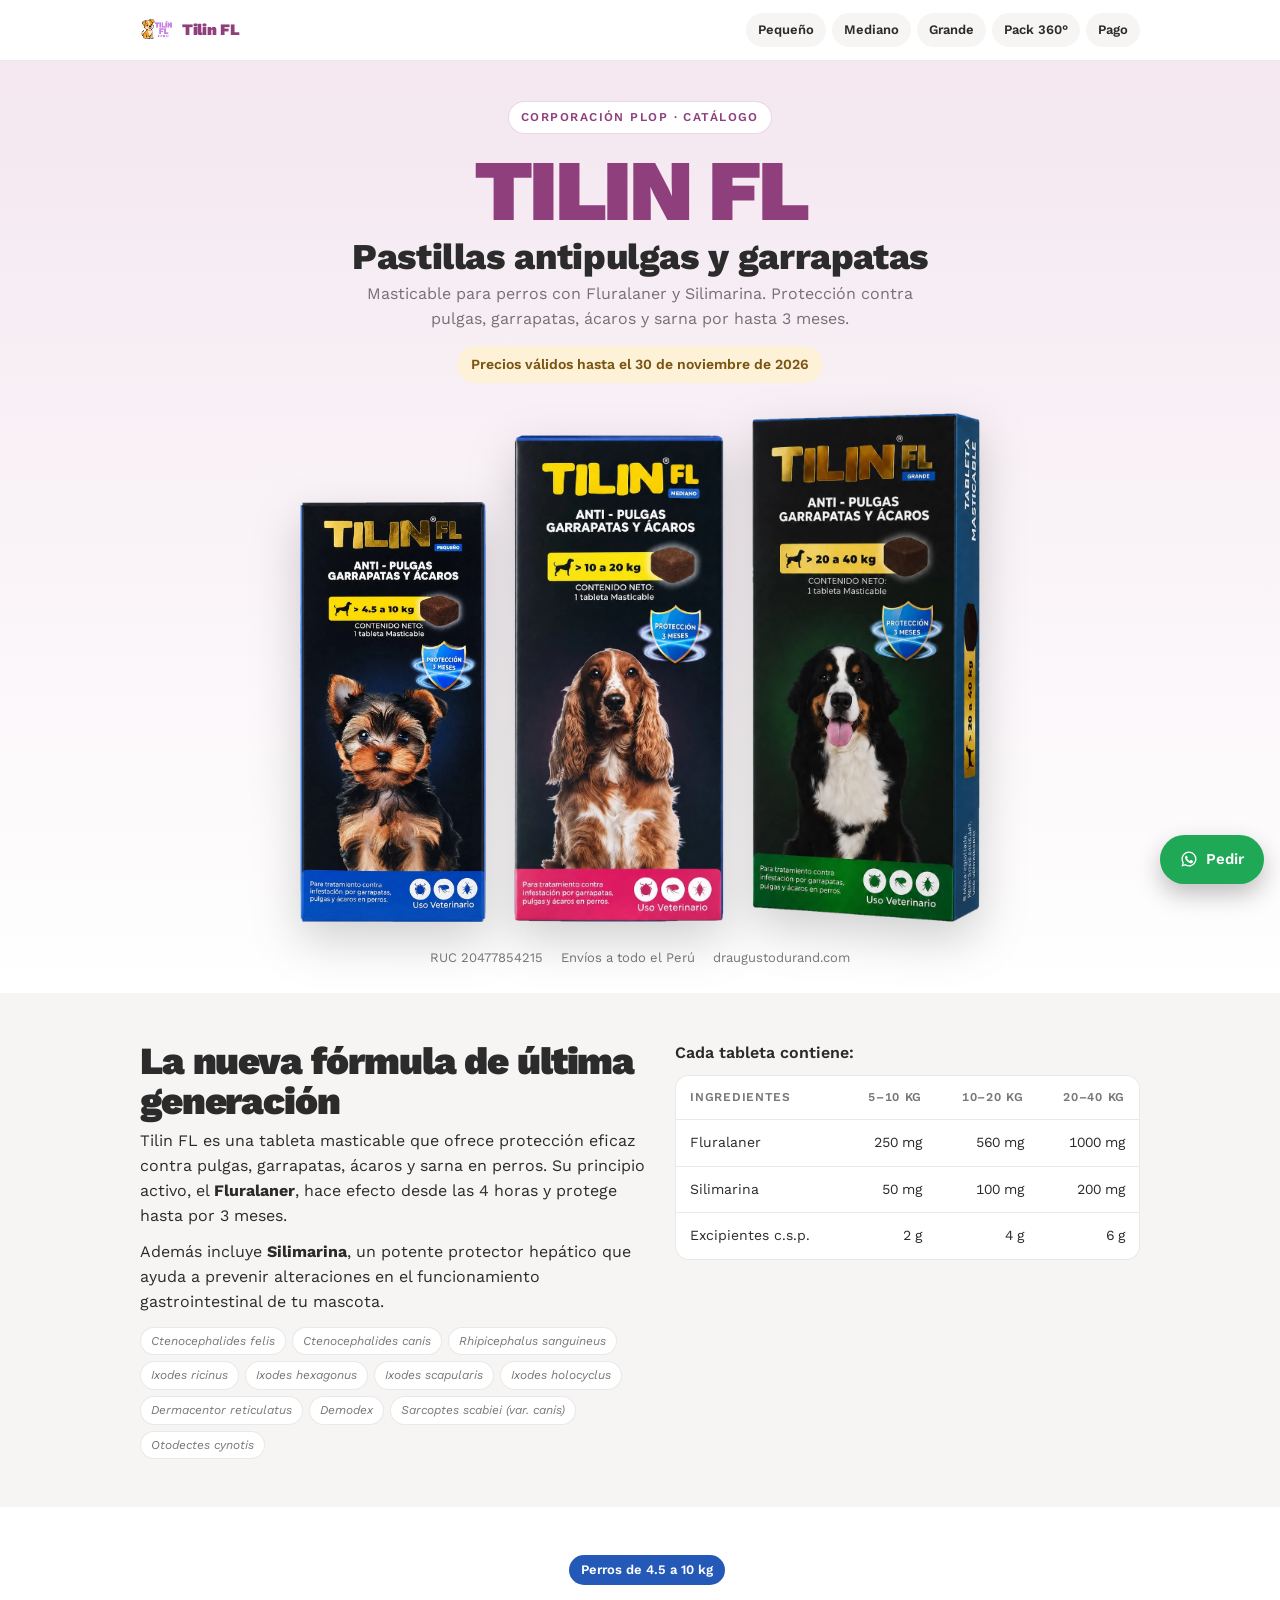
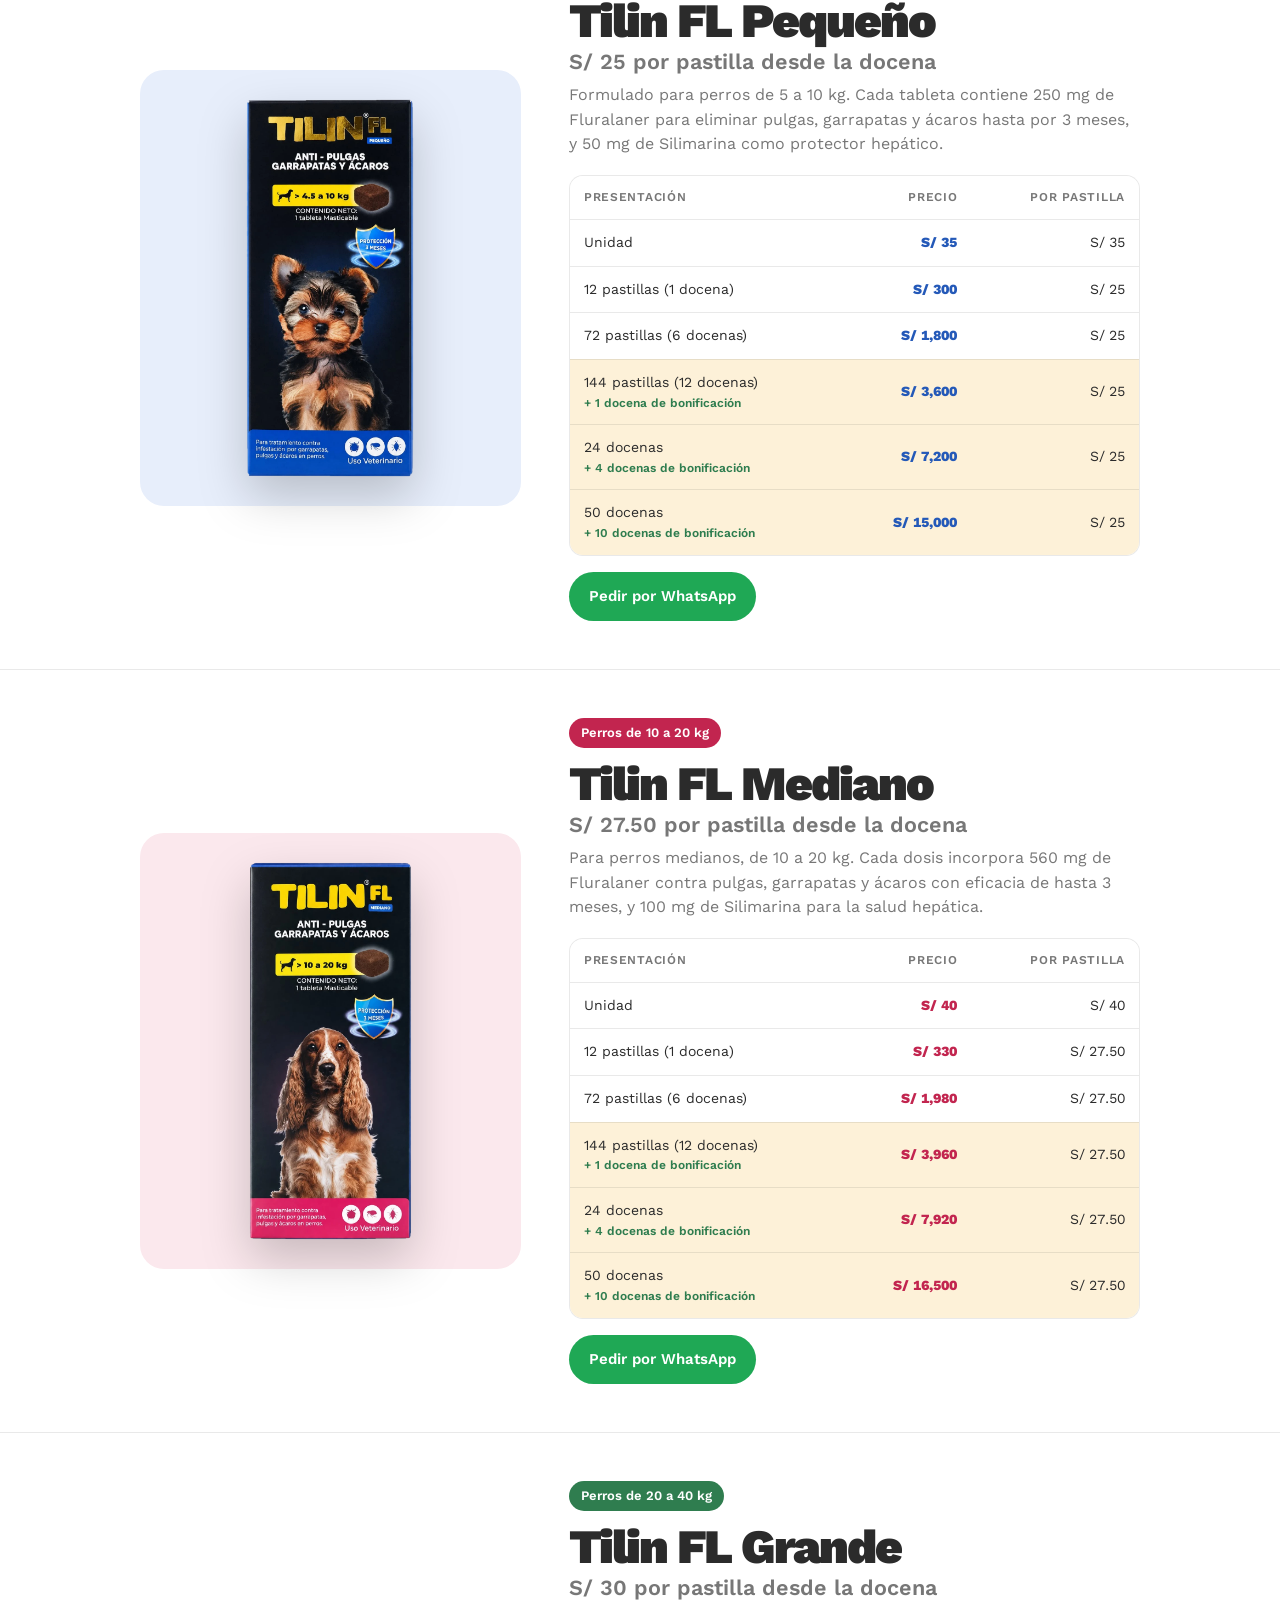
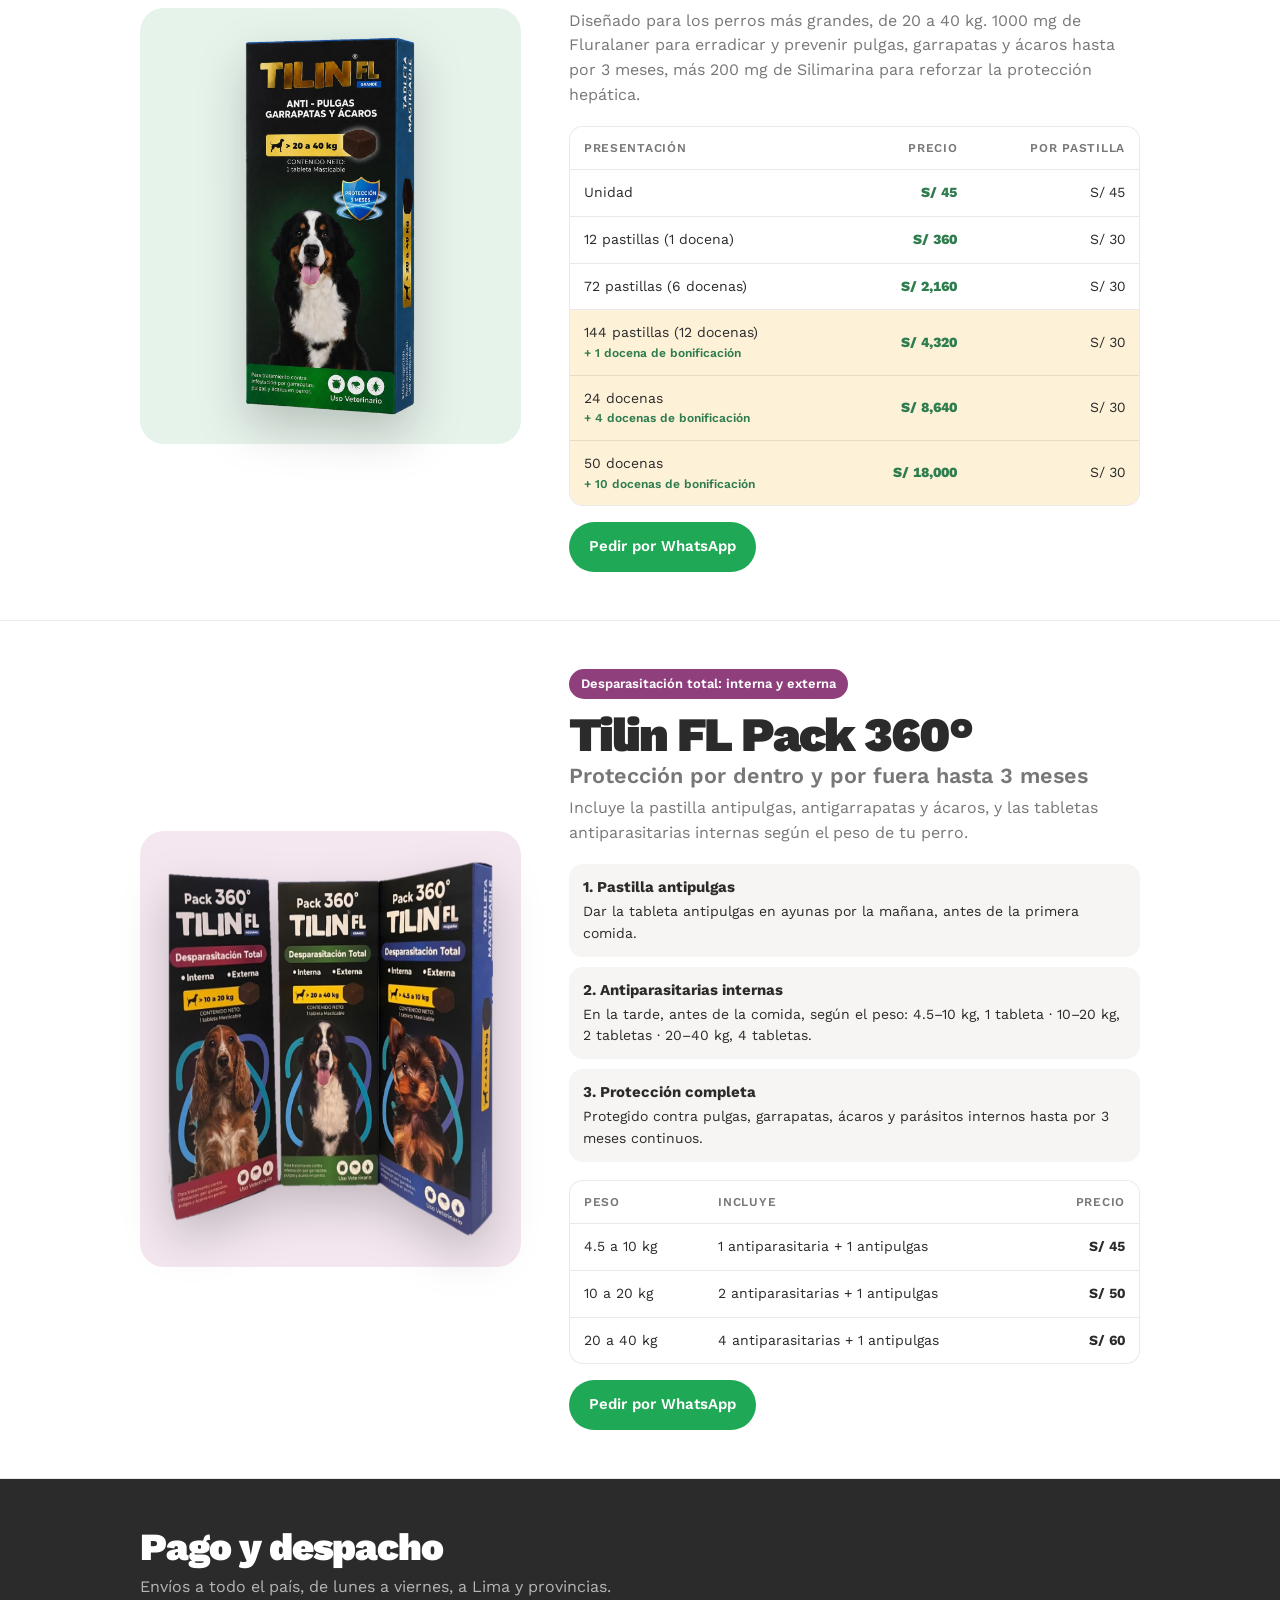
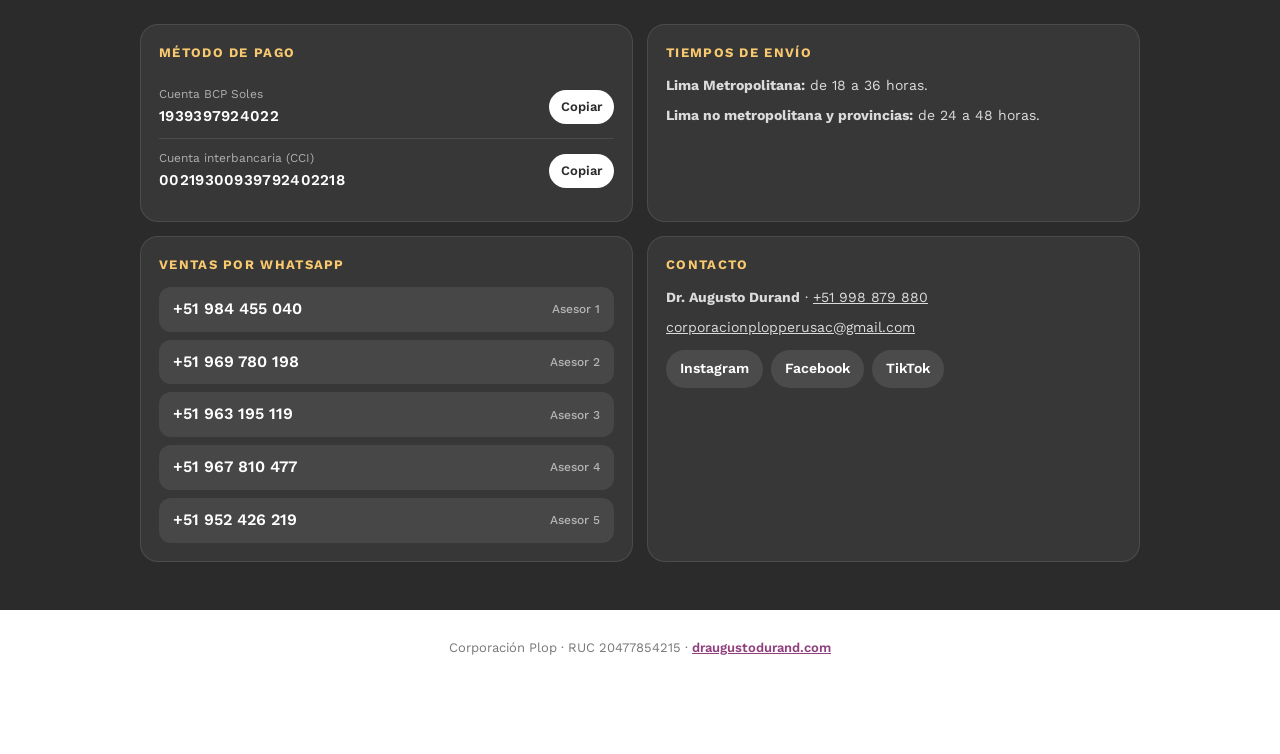
==== catalogo/index.html @ f3acee8b "Catálogo web de Tilin FL en /catalogo para compartir por enlace en vez del PDF" ====
<!doctype html>
<html lang="es">
  <head>
    <meta charset="UTF-8" />
    <meta name="viewport" content="width=device-width, initial-scale=1.0" />
    <title>Catálogo Tilin FL — Corporación Plop</title>
    <meta name="description" content="Catálogo y precios de Tilin FL (pequeño, mediano, grande y Pack 360°): pastilla masticable antipulgas, antigarrapatas y ácaros para perros. Envíos a todo el Perú." />
    <meta name="robots" content="noindex, follow" />
    <link rel="canonical" href="https://draugustodurand.com/catalogo/" />

    <meta property="og:title" content="Catálogo Tilin FL — precios por docena y Pack 360°" />
    <meta property="og:description" content="Antipulgas, antigarrapatas y ácaros para perros. Precios por unidad, docena y por mayor. Envíos a todo el Perú." />
    <meta property="og:image" content="https://draugustodurand.com/images/tilin.png" />
    <meta property="og:url" content="https://draugustodurand.com/catalogo/" />
    <meta property="og:type" content="website" />
    <meta property="og:locale" content="es_PE" />
    <meta name="theme-color" content="#903f7d" />
    <link rel="icon" href="../images/tilin.png" />

    <link rel="preconnect" href="https://fonts.googleapis.com" />
    <link rel="preconnect" href="https://fonts.gstatic.com" crossorigin />
    <link href="https://fonts.googleapis.com/css2?family=Work+Sans:wght@400;500;600;800;900&display=swap" rel="stylesheet" />

    <style>
      :root {
        --primary: #903f7d;
        --primary-dark: #722d63;
        --lilac: #c47fb0;
        --lilac-soft: #f4e7f0;
        --butter: #f8c96e;
        --butter-soft: #fdf1d8;
        --green: #2f7d4f;
        --ink: #2b2b2b;
        --ink-soft: rgba(43, 43, 43, 0.64);
        --line: rgba(43, 43, 43, 0.1);
        --bg: #ffffff;
        --bg-2: #f7f5f3;
        --font: "Work Sans", system-ui, -apple-system, "Segoe UI", sans-serif;
        --pad: clamp(16px, 4vw, 40px);
      }
      * { box-sizing: border-box; }
      html { scroll-behavior: smooth; scroll-padding-top: 72px; }
      body { margin: 0; font-family: var(--font); color: var(--ink); background: var(--bg); line-height: 1.55; -webkit-font-smoothing: antialiased; }
      img { max-width: 100%; display: block; }
      a { color: inherit; }
      .wrap { max-width: 1080px; margin: 0 auto; padding: 0 var(--pad); }

      /* barra superior */
      .top { position: sticky; top: 0; z-index: 20; background: rgba(255,255,255,.92); backdrop-filter: blur(10px); border-bottom: 1px solid var(--line); }
      .top .wrap { display: flex; align-items: center; gap: 12px; height: 60px; }
      .brand { flex: none; white-space: nowrap; display: flex; align-items: center; gap: 8px; text-decoration: none; font-weight: 900; letter-spacing: -.02em; color: var(--primary); }
      .brand img { width: 34px; height: 34px; }
      .chips { display: flex; gap: 6px; overflow-x: auto; scrollbar-width: none; margin-left: auto; }
      .chips::-webkit-scrollbar { display: none; }
      .chips a { flex: none; text-decoration: none; font-size: 13px; font-weight: 600; padding: 7px 12px; border-radius: 100px; background: var(--bg-2); color: var(--ink); }
      .chips a:hover { background: var(--lilac-soft); color: var(--primary); }

      /* portada */
      .hero { background: linear-gradient(180deg, var(--lilac-soft), #fff); padding: 40px 0 24px; text-align: center; overflow: hidden; }
      .eyebrow { display: inline-block; font-size: 12px; font-weight: 600; letter-spacing: .12em; text-transform: uppercase; color: var(--primary); background: #fff; border: 1px solid rgba(144,63,125,.2); padding: 6px 12px; border-radius: 100px; }
      .hero h1 { font-size: clamp(2.6rem, 10vw, 5.4rem); line-height: .95; font-weight: 900; letter-spacing: -.04em; margin: 16px 0 8px; color: var(--primary); }
      .hero h1 span { display: block; font-size: .42em; letter-spacing: -.01em; color: var(--ink); font-weight: 800; margin-top: 8px; }
      .hero p { max-width: 560px; margin: 0 auto; color: var(--ink-soft); }
      .vigencia { margin-top: 14px; display: inline-flex; gap: 6px; align-items: center; font-weight: 600; font-size: 14px; background: var(--butter-soft); color: #7a5410; padding: 8px 14px; border-radius: 100px; }
      .boxes { display: flex; justify-content: center; align-items: flex-end; gap: clamp(4px, 2vw, 24px); margin-top: 28px; }
      .boxes img { width: clamp(84px, 24vw, 190px); height: auto; filter: drop-shadow(0 18px 24px rgba(0,0,0,.18)); }
      .boxes img:nth-child(2) { width: clamp(96px, 27vw, 214px); }
      .boxes img:nth-child(3) { width: clamp(104px, 29vw, 232px); }
      .meta { display: flex; flex-wrap: wrap; justify-content: center; gap: 6px 18px; margin-top: 24px; font-size: 13px; color: var(--ink-soft); }

      section { padding: 48px 0; }
      .sec-title { font-size: clamp(1.7rem, 5vw, 2.4rem); font-weight: 900; letter-spacing: -.03em; line-height: 1.05; margin: 0 0 8px; }
      .sec-sub { color: var(--ink-soft); margin: 0 0 24px; max-width: 640px; }

      /* fórmula */
      .formula { background: var(--bg-2); }
      .formula-grid { display: grid; gap: 24px; }
      @media (min-width: 820px) { .formula-grid { grid-template-columns: 1.1fr 1fr; align-items: start; } }
      .formula p { margin: 0 0 12px; }
      .table-scroll { overflow-x: auto; border-radius: 14px; border: 1px solid var(--line); background: #fff; }
      table { width: 100%; border-collapse: collapse; font-size: 14px; }
      th, td { padding: 12px 14px; text-align: left; border-bottom: 1px solid var(--line); white-space: nowrap; }
      tr:last-child td { border-bottom: 0; }
      thead th { font-size: 12px; text-transform: uppercase; letter-spacing: .06em; color: var(--ink-soft); font-weight: 600; background: #fff; }
      td.num, th.num { text-align: right; font-variant-numeric: tabular-nums; }
      .tag-list { display: flex; flex-wrap: wrap; gap: 6px; margin-top: 12px; }
      .tag-list span { font-size: 12px; font-style: italic; background: #fff; border: 1px solid var(--line); border-radius: 100px; padding: 4px 10px; color: var(--ink-soft); }

      /* productos */
      .product { border-bottom: 1px solid var(--line); }
      .product-grid { display: grid; gap: 28px; align-items: center; }
      @media (min-width: 820px) { .product-grid { grid-template-columns: 0.8fr 1.2fr; gap: 48px; } }
      .product-img { background: var(--accent-soft, var(--lilac-soft)); border-radius: 24px; padding: 28px; display: grid; place-items: center; }
      .product-img img { max-height: 380px; width: auto; filter: drop-shadow(0 20px 24px rgba(0,0,0,.2)); }
      .size { display: inline-block; font-weight: 600; font-size: 13px; padding: 5px 12px; border-radius: 100px; background: var(--accent, var(--primary)); color: #fff; }
      .product h2 { font-size: clamp(2rem, 6vw, 3rem); font-weight: 900; letter-spacing: -.04em; line-height: 1; margin: 12px 0 10px; }
      .product h2 small { display: block; font-size: .45em; letter-spacing: 0; color: var(--ink-soft); font-weight: 600; margin-top: 6px; }
      .product p.desc { color: var(--ink-soft); margin: 0 0 18px; }
      .dosis { display: flex; flex-wrap: wrap; gap: 8px; margin-bottom: 18px; }
      .dosis span { font-size: 13px; font-weight: 600; background: var(--bg-2); padding: 6px 12px; border-radius: 10px; }
      .price-table td:first-child { white-space: normal; }
      .price-table .bonif { display: block; font-size: 12px; font-weight: 600; color: var(--green); }
      .price-table td.total { font-weight: 800; color: var(--accent, var(--primary)); }
      .price-table tr.highlight td { background: var(--butter-soft); }
      .btn { display: inline-flex; align-items: center; justify-content: center; gap: 8px; border: 0; cursor: pointer; font: inherit; font-weight: 600; font-size: 15px; padding: 13px 20px; border-radius: 100px; text-decoration: none; transition: transform .15s ease, background .15s ease; }
      .btn:active { transform: scale(.98); }
      .btn-wa { background: #1fa855; color: #fff; margin-top: 16px; }
      .btn-wa:hover { background: #18914a; }
      .btn svg { width: 18px; height: 18px; }

      .p-pequeno { --accent: #2459b8; --accent-soft: #e7eefb; }
      .p-mediano { --accent: #c2254f; --accent-soft: #fbe8ed; }
      .p-grande { --accent: #2f7d4f; --accent-soft: #e6f3eb; }
      .p-pack { --accent: var(--primary); --accent-soft: var(--lilac-soft); }

      .steps { list-style: none; padding: 0; margin: 0 0 18px; display: grid; gap: 10px; }
      .steps li { background: var(--bg-2); border-radius: 14px; padding: 12px 14px; font-size: 14px; }
      .steps b { display: block; font-size: 15px; margin-bottom: 2px; }

      /* pago y despacho */
      .pago { background: var(--ink); color: #fff; }
      .pago .sec-sub { color: rgba(255,255,255,.66); }
      .cards { display: grid; gap: 14px; }
      @media (min-width: 760px) { .cards { grid-template-columns: repeat(2, 1fr); } }
      .card { background: rgba(255,255,255,.06); border: 1px solid rgba(255,255,255,.1); border-radius: 18px; padding: 18px; }
      .card h3 { margin: 0 0 12px; font-size: 13px; text-transform: uppercase; letter-spacing: .1em; color: var(--butter); }
      .acct { display: flex; align-items: center; justify-content: space-between; gap: 10px; padding: 10px 0; border-bottom: 1px solid rgba(255,255,255,.1); }
      .acct:last-child { border-bottom: 0; }
      .acct small { display: block; color: rgba(255,255,255,.6); font-size: 12px; }
      .acct code { font-family: var(--font); font-weight: 600; font-size: 15px; letter-spacing: .02em; word-break: break-all; }
      .copy { flex: none; background: #fff; color: var(--ink); border: 0; border-radius: 100px; padding: 7px 12px; font: inherit; font-size: 13px; font-weight: 600; cursor: pointer; }
      .copy.ok { background: var(--butter); }
      .card p { margin: 0 0 8px; color: rgba(255,255,255,.82); font-size: 14px; }
      .phones { display: grid; gap: 8px; }
      .phones a { display: flex; align-items: center; justify-content: space-between; text-decoration: none; background: rgba(255,255,255,.08); border-radius: 12px; padding: 10px 14px; font-weight: 600; }
      .phones a:hover { background: rgba(31,168,85,.3); }
      .phones a span { font-size: 12px; font-weight: 500; color: rgba(255,255,255,.6); }
      .links { display: flex; flex-wrap: wrap; gap: 8px; }
      .links a { text-decoration: none; font-size: 14px; font-weight: 600; padding: 8px 14px; border-radius: 100px; background: rgba(255,255,255,.1); }
      .links a:hover { background: var(--primary); }

      footer { padding: 28px 0 96px; text-align: center; font-size: 13px; color: var(--ink-soft); }
      footer a { color: var(--primary); font-weight: 600; }

      /* botón flotante y selector de número */
      .fab { position: fixed; right: 16px; bottom: 16px; z-index: 30; background: #1fa855; color: #fff; box-shadow: 0 10px 24px rgba(0,0,0,.25); }
      .sheet { position: fixed; inset: 0; z-index: 40; display: none; align-items: flex-end; justify-content: center; background: rgba(0,0,0,.45); }
      .sheet.open { display: flex; }
      .sheet-box { width: 100%; max-width: 440px; background: #fff; border-radius: 22px 22px 0 0; padding: 20px 18px 24px; }
      @media (min-width: 600px) { .sheet { align-items: center; } .sheet-box { border-radius: 22px; } }
      .sheet-box h3 { margin: 0 0 4px; font-size: 18px; }
      .sheet-box p { margin: 0 0 14px; font-size: 14px; color: var(--ink-soft); }
      .sheet-box .phones a { background: var(--bg-2); color: var(--ink); }
      .sheet-box .phones a:hover { background: #e3f5ea; }
      .sheet-box .phones a span { color: var(--ink-soft); }
      .sheet-close { margin-top: 12px; width: 100%; background: transparent; color: var(--ink-soft); }
    </style>
  </head>
  <body>
    <header class="top">
      <div class="wrap">
        <a class="brand" href="https://draugustodurand.com"><img src="../images/tilin.png" alt="" width="34" height="34" />Tilin FL</a>
        <nav class="chips" aria-label="Productos">
          <a href="#pequeno">Pequeño</a>
          <a href="#mediano">Mediano</a>
          <a href="#grande">Grande</a>
          <a href="#pack360">Pack 360°</a>
          <a href="#pago">Pago</a>
        </nav>
      </div>
    </header>

    <main>
      <div class="hero">
        <div class="wrap">
          <span class="eyebrow">Corporación Plop · Catálogo</span>
          <h1>TILIN FL<span>Pastillas antipulgas y garrapatas</span></h1>
          <p>Masticable para perros con Fluralaner y Silimarina. Protección contra pulgas, garrapatas, ácaros y sarna por hasta 3 meses.</p>
          <div class="vigencia">Precios válidos hasta el 30 de noviembre de 2026</div>
          <div class="boxes">
            <img src="../images/tilin-pequeno.webp" alt="Tilin FL Pequeño, 4.5 a 10 kg" width="620" height="1386" />
            <img src="../images/tilin-mediano.webp" alt="Tilin FL Mediano, 10 a 20 kg" width="571" height="1312" />
            <img src="../images/tilin-grande.webp" alt="Tilin FL Grande, 20 a 40 kg" width="606" height="1340" />
          </div>
          <div class="meta"><span>RUC 20477854215</span><span>Envíos a todo el Perú</span><span>draugustodurand.com</span></div>
        </div>
      </div>

      <section class="formula">
        <div class="wrap formula-grid">
          <div>
            <h2 class="sec-title">La nueva fórmula de última generación</h2>
            <p>Tilin FL es una tableta masticable que ofrece protección eficaz contra pulgas, garrapatas, ácaros y sarna en perros. Su principio activo, el <b>Fluralaner</b>, hace efecto desde las 4 horas y protege hasta por 3 meses.</p>
            <p>Además incluye <b>Silimarina</b>, un potente protector hepático que ayuda a prevenir alteraciones en el funcionamiento gastrointestinal de tu mascota.</p>
            <div class="tag-list" aria-label="Parásitos que elimina">
              <span>Ctenocephalides felis</span><span>Ctenocephalides canis</span><span>Rhipicephalus sanguineus</span><span>Ixodes ricinus</span><span>Ixodes hexagonus</span><span>Ixodes scapularis</span><span>Ixodes holocyclus</span><span>Dermacentor reticulatus</span><span>Demodex</span><span>Sarcoptes scabiei (var. canis)</span><span>Otodectes cynotis</span>
            </div>
          </div>
          <div>
            <p style="font-weight:600;margin:0 0 10px">Cada tableta contiene:</p>
            <div class="table-scroll">
              <table>
                <thead><tr><th>Ingredientes</th><th class="num">5–10 kg</th><th class="num">10–20 kg</th><th class="num">20–40 kg</th></tr></thead>
                <tbody>
                  <tr><td>Fluralaner</td><td class="num">250 mg</td><td class="num">560 mg</td><td class="num">1000 mg</td></tr>
                  <tr><td>Silimarina</td><td class="num">50 mg</td><td class="num">100 mg</td><td class="num">200 mg</td></tr>
                  <tr><td>Excipientes c.s.p.</td><td class="num">2 g</td><td class="num">4 g</td><td class="num">6 g</td></tr>
                </tbody>
              </table>
            </div>
          </div>
        </div>
      </section>

      <section class="product p-pequeno" id="pequeno">
        <div class="wrap product-grid">
          <div class="product-img"><img src="../images/tilin-pequeno.webp" alt="Caja de Tilin FL Pequeño" width="620" height="1386" loading="lazy" /></div>
          <div>
            <span class="size">Perros de 4.5 a 10 kg</span>
            <h2>Tilin FL Pequeño<small>S/ 25 por pastilla desde la docena</small></h2>
            <p class="desc">Formulado para perros de 5 a 10 kg. Cada tableta contiene 250 mg de Fluralaner para eliminar pulgas, garrapatas y ácaros hasta por 3 meses, y 50 mg de Silimarina como protector hepático.</p>
            <div class="table-scroll">
              <table class="price-table" data-prices="35|300|1800|3600|7200|15000" data-unit="25"></table>
            </div>
            <button class="btn btn-wa" data-order="Tilin FL Pequeño (4.5 a 10 kg)">Pedir por WhatsApp</button>
          </div>
        </div>
      </section>

      <section class="product p-mediano" id="mediano">
        <div class="wrap product-grid">
          <div class="product-img"><img src="../images/tilin-mediano.webp" alt="Caja de Tilin FL Mediano" width="571" height="1312" loading="lazy" /></div>
          <div>
            <span class="size">Perros de 10 a 20 kg</span>
            <h2>Tilin FL Mediano<small>S/ 27.50 por pastilla desde la docena</small></h2>
            <p class="desc">Para perros medianos, de 10 a 20 kg. Cada dosis incorpora 560 mg de Fluralaner contra pulgas, garrapatas y ácaros con eficacia de hasta 3 meses, y 100 mg de Silimarina para la salud hepática.</p>
            <div class="table-scroll">
              <table class="price-table" data-prices="40|330|1980|3960|7920|16500" data-unit="27.50"></table>
            </div>
            <button class="btn btn-wa" data-order="Tilin FL Mediano (10 a 20 kg)">Pedir por WhatsApp</button>
          </div>
        </div>
      </section>

      <section class="product p-grande" id="grande">
        <div class="wrap product-grid">
          <div class="product-img"><img src="../images/tilin-grande.webp" alt="Caja de Tilin FL Grande" width="606" height="1340" loading="lazy" /></div>
          <div>
            <span class="size">Perros de 20 a 40 kg</span>
            <h2>Tilin FL Grande<small>S/ 30 por pastilla desde la docena</small></h2>
            <p class="desc">Diseñado para los perros más grandes, de 20 a 40 kg. 1000 mg de Fluralaner para erradicar y prevenir pulgas, garrapatas y ácaros hasta por 3 meses, más 200 mg de Silimarina para reforzar la protección hepática.</p>
            <div class="table-scroll">
              <table class="price-table" data-prices="45|360|2160|4320|8640|18000" data-unit="30"></table>
            </div>
            <button class="btn btn-wa" data-order="Tilin FL Grande (20 a 40 kg)">Pedir por WhatsApp</button>
          </div>
        </div>
      </section>

      <section class="product p-pack" id="pack360">
        <div class="wrap product-grid">
          <div class="product-img"><img src="../images/tilin-pack360.webp" alt="Cajas de Tilin FL Pack 360°" width="1000" height="892" loading="lazy" /></div>
          <div>
            <span class="size">Desparasitación total: interna y externa</span>
            <h2>Tilin FL Pack 360°<small>Protección por dentro y por fuera hasta 3 meses</small></h2>
            <p class="desc">Incluye la pastilla antipulgas, antigarrapatas y ácaros, y las tabletas antiparasitarias internas según el peso de tu perro.</p>
            <ol class="steps">
              <li><b>1. Pastilla antipulgas</b>Dar la tableta antipulgas en ayunas por la mañana, antes de la primera comida.</li>
              <li><b>2. Antiparasitarias internas</b>En la tarde, antes de la comida, según el peso: 4.5–10 kg, 1 tableta · 10–20 kg, 2 tabletas · 20–40 kg, 4 tabletas.</li>
              <li><b>3. Protección completa</b>Protegido contra pulgas, garrapatas, ácaros y parásitos internos hasta por 3 meses continuos.</li>
            </ol>
            <div class="table-scroll">
              <table>
                <thead><tr><th>Peso</th><th>Incluye</th><th class="num">Precio</th></tr></thead>
                <tbody>
                  <tr><td>4.5 a 10 kg</td><td>1 antiparasitaria + 1 antipulgas</td><td class="num"><b>S/ 45</b></td></tr>
                  <tr><td>10 a 20 kg</td><td>2 antiparasitarias + 1 antipulgas</td><td class="num"><b>S/ 50</b></td></tr>
                  <tr><td>20 a 40 kg</td><td>4 antiparasitarias + 1 antipulgas</td><td class="num"><b>S/ 60</b></td></tr>
                </tbody>
              </table>
            </div>
            <button class="btn btn-wa" data-order="Tilin FL Pack 360°">Pedir por WhatsApp</button>
          </div>
        </div>
      </section>

      <section class="pago" id="pago">
        <div class="wrap">
          <h2 class="sec-title">Pago y despacho</h2>
          <p class="sec-sub">Envíos a todo el país, de lunes a viernes, a Lima y provincias.</p>
          <div class="cards">
            <div class="card">
              <h3>Método de pago</h3>
              <div class="acct"><div><small>Cuenta BCP Soles</small><code>1939397924022</code></div><button class="copy" data-copy="1939397924022">Copiar</button></div>
              <div class="acct"><div><small>Cuenta interbancaria (CCI)</small><code>00219300939792402218</code></div><button class="copy" data-copy="00219300939792402218">Copiar</button></div>
            </div>
            <div class="card">
              <h3>Tiempos de envío</h3>
              <p><b>Lima Metropolitana:</b> de 18 a 36 horas.</p>
              <p><b>Lima no metropolitana y provincias:</b> de 24 a 48 horas.</p>
            </div>
            <div class="card">
              <h3>Ventas por WhatsApp</h3>
              <div class="phones" data-phones></div>
            </div>
            <div class="card">
              <h3>Contacto</h3>
              <p><b>Dr. Augusto Durand</b> · <a href="tel:+51998879880">+51 998 879 880</a></p>
              <p><a href="mailto:corporacionplopperusac@gmail.com">corporacionplopperusac@gmail.com</a></p>
              <div class="links" style="margin-top:12px">
                <a href="https://www.instagram.com/tilinflperu" target="_blank" rel="noopener">Instagram</a>
                <a href="https://www.facebook.com/tilinflperu" target="_blank" rel="noopener">Facebook</a>
                <a href="https://www.tiktok.com/@tilinflperu" target="_blank" rel="noopener">TikTok</a>
              </div>
            </div>
          </div>
        </div>
      </section>
    </main>

    <footer>
      <div class="wrap">Corporación Plop · RUC 20477854215 · <a href="https://draugustodurand.com">draugustodurand.com</a></div>
    </footer>

    <button class="btn fab" data-order="">
      <svg viewBox="0 0 24 24" fill="currentColor" aria-hidden="true"><path d="M12 2a10 10 0 0 0-8.6 15.1L2 22l5-1.3A10 10 0 1 0 12 2Zm0 18.2c-1.5 0-3-.4-4.3-1.2l-.3-.2-3 .8.8-2.9-.2-.3A8.2 8.2 0 1 1 12 20.2Zm4.5-6.1c-.2-.1-1.5-.7-1.7-.8-.2-.1-.4-.1-.6.1l-.8 1c-.1.2-.3.2-.5.1a6.7 6.7 0 0 1-3.3-2.9c-.3-.4.2-.4.6-1.3.1-.2 0-.3 0-.4l-.8-1.8c-.2-.5-.4-.4-.6-.4h-.5a1 1 0 0 0-.7.3 3 3 0 0 0-.9 2.2 5.2 5.2 0 0 0 1.1 2.7 11.8 11.8 0 0 0 4.5 4c1.7.7 2.3.8 3.2.6.5-.1 1.5-.6 1.7-1.2.2-.6.2-1.1.2-1.2-.1-.1-.3-.2-.6-.3Z"/></svg>
      Pedir
    </button>

    <div class="sheet" id="sheet" role="dialog" aria-modal="true" aria-labelledby="sheet-title">
      <div class="sheet-box">
        <h3 id="sheet-title">Elige un asesor de ventas</h3>
        <p id="sheet-product">Te atendemos por WhatsApp.</p>
        <div class="phones" data-phones="sheet"></div>
        <button class="btn sheet-close" type="button">Cerrar</button>
      </div>
    </div>

    <script>
      // Números de ventas del catálogo (WhatsApp)
      var NUMEROS = ["984455040", "969780198", "963195119", "967810477", "952426219"];
      var pedido = "";

      function fmt(n) {
        return "S/ " + Number(n).toLocaleString("es-PE", { minimumFractionDigits: n % 1 ? 2 : 0, maximumFractionDigits: 2 });
      }
      function pretty(n) { return "+51 " + n.slice(0, 3) + " " + n.slice(3, 6) + " " + n.slice(6); }

      // Tablas de precios (mismos montos que el PDF)
      var FILAS = [
        ["Unidad", ""],
        ["12 pastillas (1 docena)", ""],
        ["72 pastillas (6 docenas)", ""],
        ["144 pastillas (12 docenas)", "+ 1 docena de bonificación"],
        ["24 docenas", "+ 4 docenas de bonificación"],
        ["50 docenas", "+ 10 docenas de bonificación"],
      ];
      document.querySelectorAll(".price-table").forEach(function (t) {
        var precios = t.dataset.prices.split("|").map(Number);
        var unit = Number(t.dataset.unit);
        var html = '<thead><tr><th>Presentación</th><th class="num">Precio</th><th class="num">Por pastilla</th></tr></thead><tbody>';
        FILAS.forEach(function (f, i) {
          html += "<tr" + (i >= 3 ? ' class="highlight"' : "") + "><td>" + f[0] + (f[1] ? '<span class="bonif">' + f[1] + "</span>" : "") +
            '</td><td class="num total">' + fmt(precios[i]) + '</td><td class="num">' + fmt(i === 0 ? precios[0] : unit) + "</td></tr>";
        });
        t.innerHTML = html + "</tbody>";
      });

      function renderPhones() {
        document.querySelectorAll("[data-phones]").forEach(function (box) {
          box.innerHTML = NUMEROS.map(function (n, i) {
            var msg = pedido ? "Hola, vi el catálogo de Tilin FL y quiero pedir " + pedido + "." : "Hola, vi el catálogo de Tilin FL y quiero hacer un pedido.";
            return '<a href="https://wa.me/51' + n + "?text=" + encodeURIComponent(msg) + '" target="_blank" rel="noopener">' + pretty(n) + "<span>Asesor " + (i + 1) + "</span></a>";
          }).join("");
        });
      }
      renderPhones();

      var sheet = document.getElementById("sheet");
      document.querySelectorAll("[data-order]").forEach(function (b) {
        b.addEventListener("click", function () {
          pedido = b.dataset.order;
          document.getElementById("sheet-product").textContent = pedido ? "Pedido: " + pedido + "." : "Te atendemos por WhatsApp.";
          renderPhones();
          sheet.classList.add("open");
        });
      });
      sheet.addEventListener("click", function (e) {
        if (e.target === sheet || e.target.classList.contains("sheet-close")) sheet.classList.remove("open");
      });
      document.addEventListener("keydown", function (e) { if (e.key === "Escape") sheet.classList.remove("open"); });

      document.querySelectorAll(".copy").forEach(function (b) {
        b.addEventListener("click", function () {
          var done = function () { b.textContent = "Copiado"; b.classList.add("ok"); setTimeout(function () { b.textContent = "Copiar"; b.classList.remove("ok"); }, 1600); };
          if (navigator.clipboard) navigator.clipboard.writeText(b.dataset.copy).then(done, done); else done();
        });
      });
    </script>
  </body>

</html>
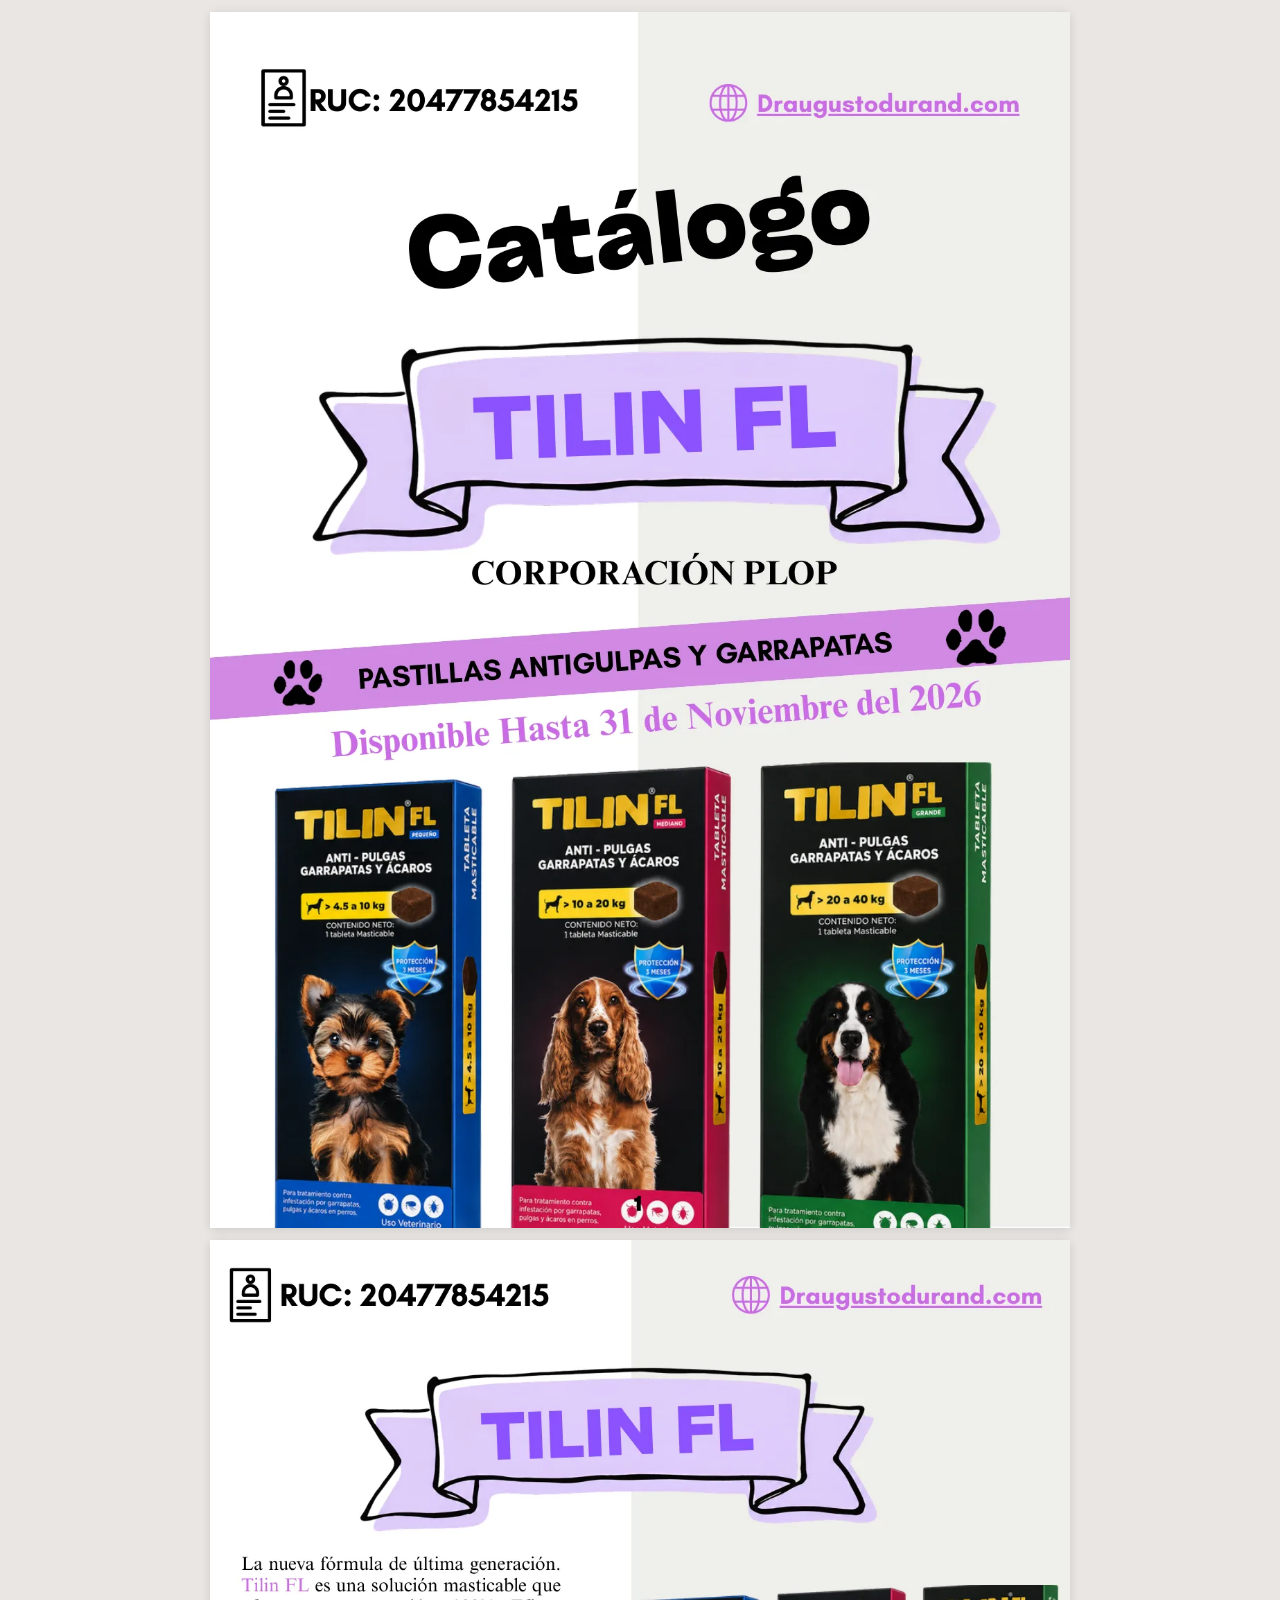
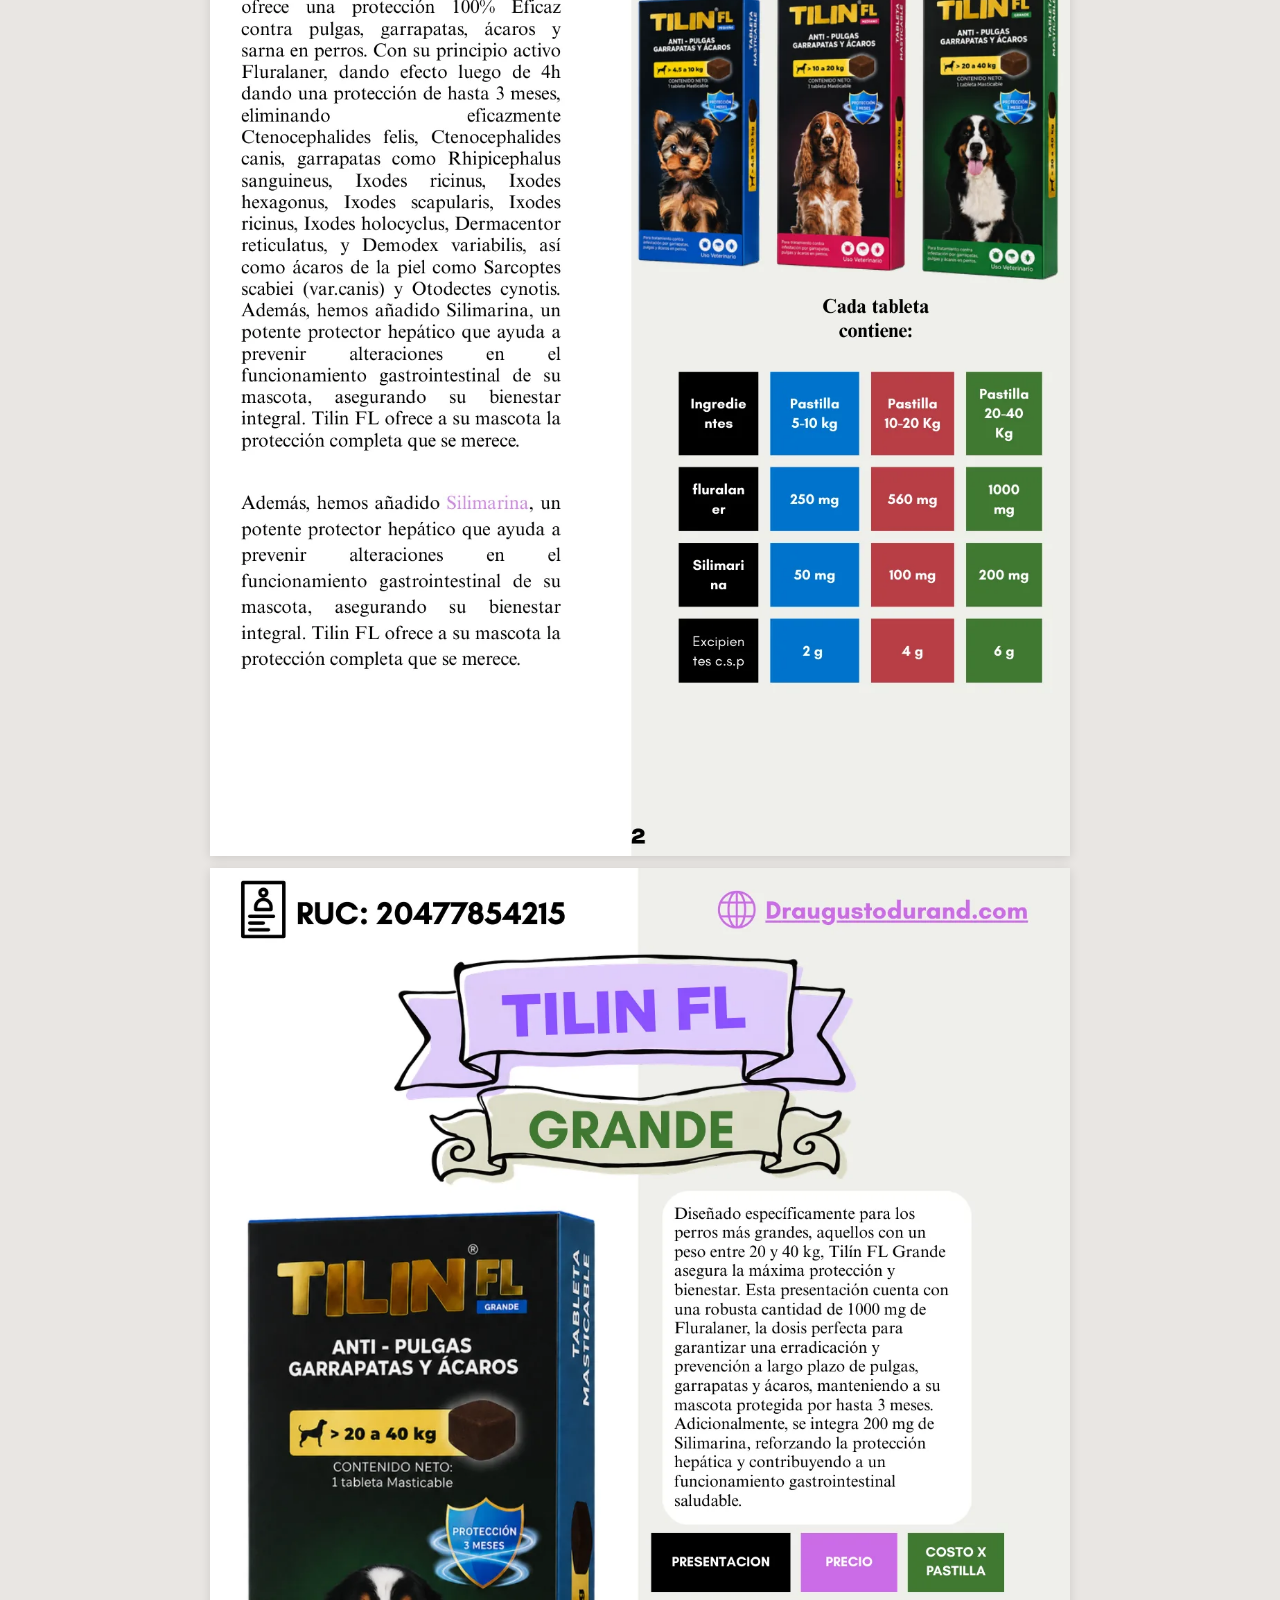
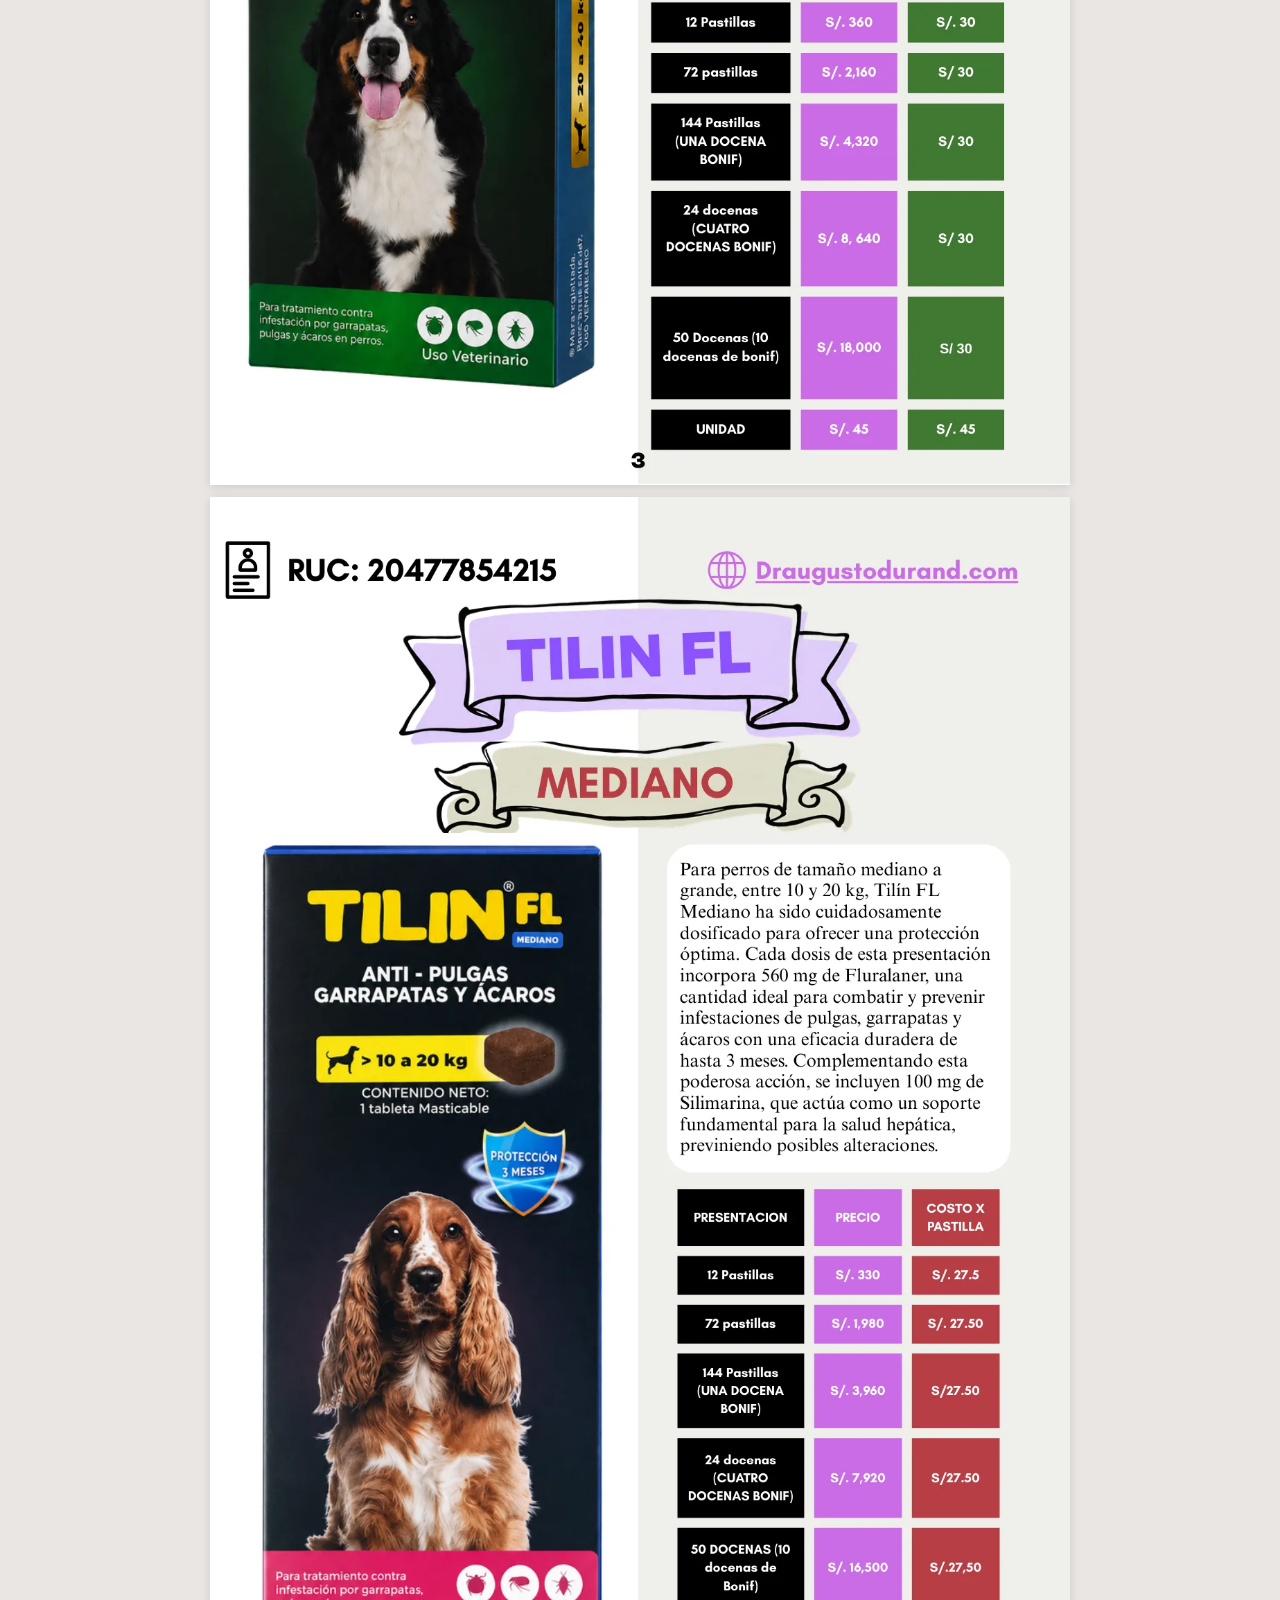
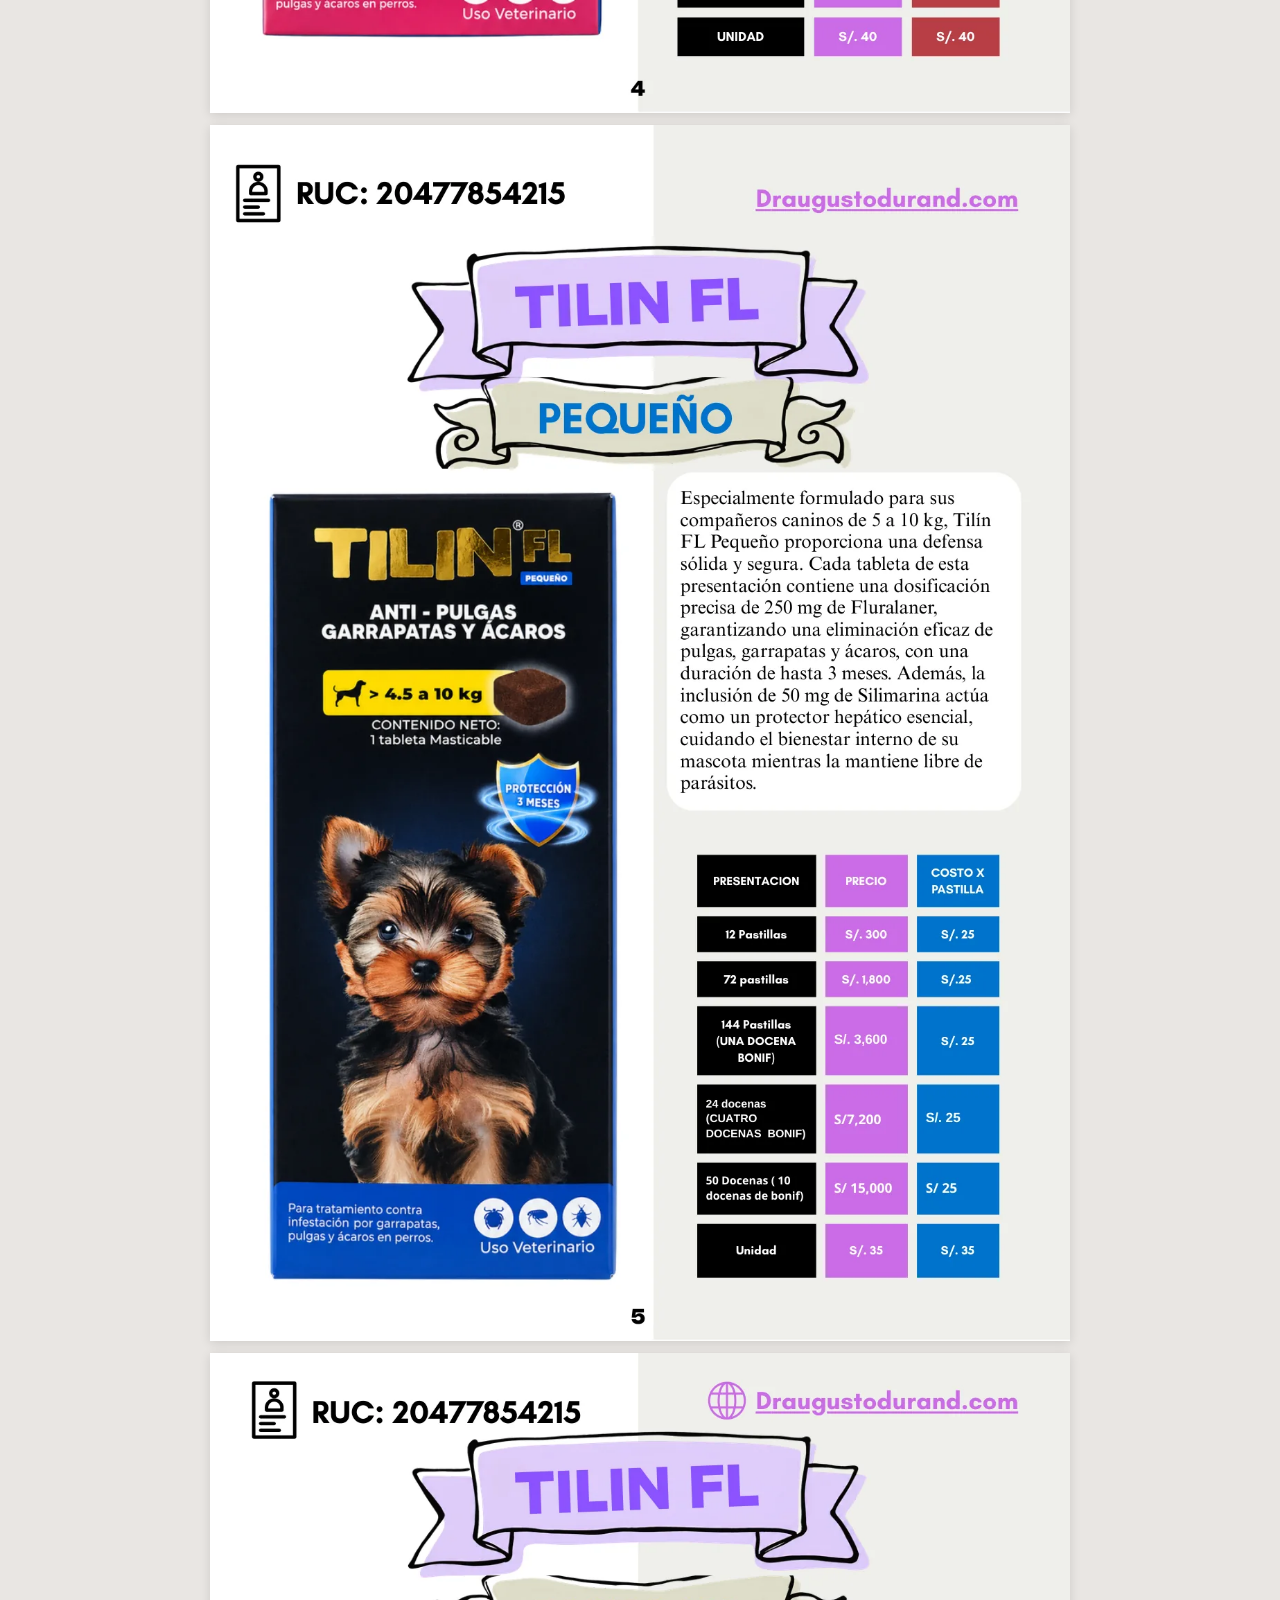
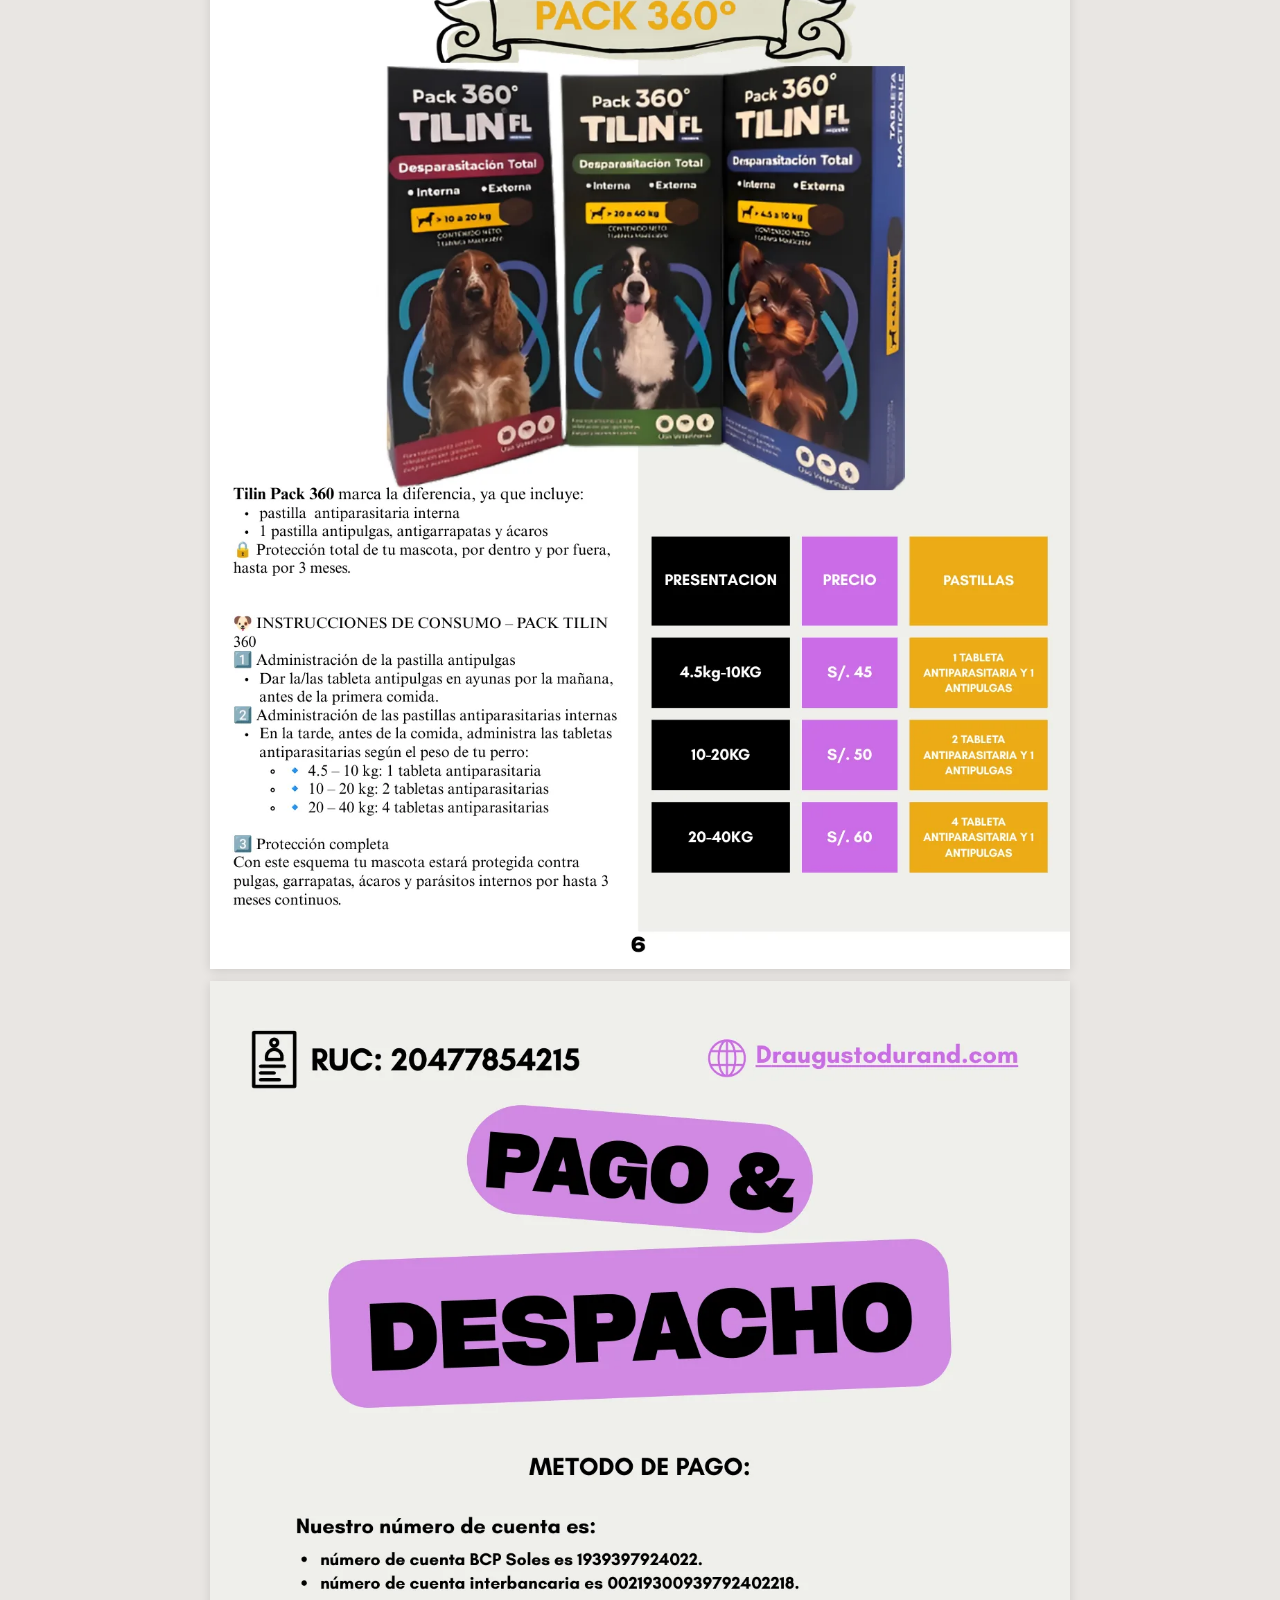
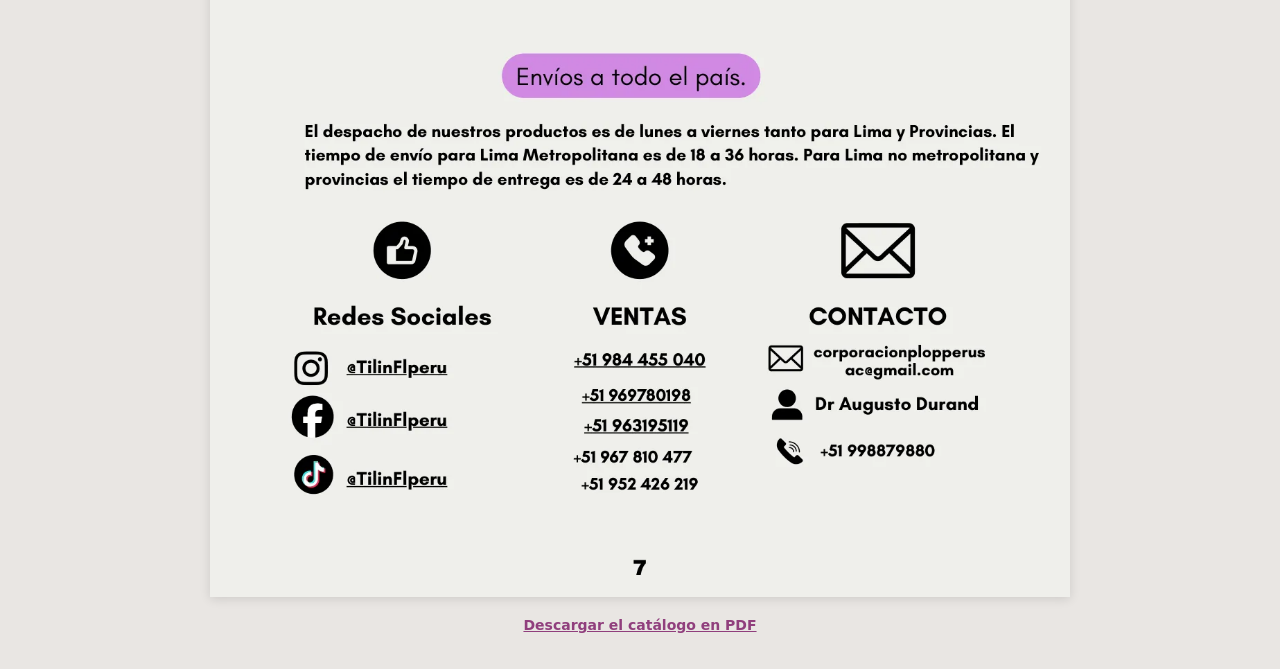
==== commit dbaade49: "Catálogo en /catalogo: mostrar el PDF tal cual (páginas como imágenes y descarga del PDF)" ====
--- a/catalogo/index.html
+++ b/catalogo/index.html
@@ -4,399 +4,32 @@
     <meta charset="UTF-8" />
     <meta name="viewport" content="width=device-width, initial-scale=1.0" />
     <title>Catálogo Tilin FL — Corporación Plop</title>
-    <meta name="description" content="Catálogo y precios de Tilin FL (pequeño, mediano, grande y Pack 360°): pastilla masticable antipulgas, antigarrapatas y ácaros para perros. Envíos a todo el Perú." />
+    <meta name="description" content="Catálogo de Tilin FL: pastillas antipulgas y garrapatas para perros. Corporación Plop." />
     <meta name="robots" content="noindex, follow" />
-    <link rel="canonical" href="https://draugustodurand.com/catalogo/" />
-
-    <meta property="og:title" content="Catálogo Tilin FL — precios por docena y Pack 360°" />
-    <meta property="og:description" content="Antipulgas, antigarrapatas y ácaros para perros. Precios por unidad, docena y por mayor. Envíos a todo el Perú." />
-    <meta property="og:image" content="https://draugustodurand.com/images/tilin.png" />
+    <meta property="og:title" content="Catálogo Tilin FL" />
+    <meta property="og:description" content="Pastillas antipulgas y garrapatas para perros. Corporación Plop." />
+    <meta property="og:image" content="https://draugustodurand.com/catalogo/portada.jpg" />
     <meta property="og:url" content="https://draugustodurand.com/catalogo/" />
     <meta property="og:type" content="website" />
-    <meta property="og:locale" content="es_PE" />
-    <meta name="theme-color" content="#903f7d" />
     <link rel="icon" href="../images/tilin.png" />
-
-    <link rel="preconnect" href="https://fonts.googleapis.com" />
-    <link rel="preconnect" href="https://fonts.gstatic.com" crossorigin />
-    <link href="https://fonts.googleapis.com/css2?family=Work+Sans:wght@400;500;600;800;900&display=swap" rel="stylesheet" />
-
     <style>
-      :root {
-        --primary: #903f7d;
-        --primary-dark: #722d63;
-        --lilac: #c47fb0;
-        --lilac-soft: #f4e7f0;
-        --butter: #f8c96e;
-        --butter-soft: #fdf1d8;
-        --green: #2f7d4f;
-        --ink: #2b2b2b;
-        --ink-soft: rgba(43, 43, 43, 0.64);
-        --line: rgba(43, 43, 43, 0.1);
-        --bg: #ffffff;
-        --bg-2: #f7f5f3;
-        --font: "Work Sans", system-ui, -apple-system, "Segoe UI", sans-serif;
-        --pad: clamp(16px, 4vw, 40px);
-      }
-      * { box-sizing: border-box; }
-      html { scroll-behavior: smooth; scroll-padding-top: 72px; }
-      body { margin: 0; font-family: var(--font); color: var(--ink); background: var(--bg); line-height: 1.55; -webkit-font-smoothing: antialiased; }
-      img { max-width: 100%; display: block; }
-      a { color: inherit; }
-      .wrap { max-width: 1080px; margin: 0 auto; padding: 0 var(--pad); }
-
-      /* barra superior */
-      .top { position: sticky; top: 0; z-index: 20; background: rgba(255,255,255,.92); backdrop-filter: blur(10px); border-bottom: 1px solid var(--line); }
-      .top .wrap { display: flex; align-items: center; gap: 12px; height: 60px; }
-      .brand { flex: none; white-space: nowrap; display: flex; align-items: center; gap: 8px; text-decoration: none; font-weight: 900; letter-spacing: -.02em; color: var(--primary); }
-      .brand img { width: 34px; height: 34px; }
-      .chips { display: flex; gap: 6px; overflow-x: auto; scrollbar-width: none; margin-left: auto; }
-      .chips::-webkit-scrollbar { display: none; }
-      .chips a { flex: none; text-decoration: none; font-size: 13px; font-weight: 600; padding: 7px 12px; border-radius: 100px; background: var(--bg-2); color: var(--ink); }
-      .chips a:hover { background: var(--lilac-soft); color: var(--primary); }
-
-      /* portada */
-      .hero { background: linear-gradient(180deg, var(--lilac-soft), #fff); padding: 40px 0 24px; text-align: center; overflow: hidden; }
-      .eyebrow { display: inline-block; font-size: 12px; font-weight: 600; letter-spacing: .12em; text-transform: uppercase; color: var(--primary); background: #fff; border: 1px solid rgba(144,63,125,.2); padding: 6px 12px; border-radius: 100px; }
-      .hero h1 { font-size: clamp(2.6rem, 10vw, 5.4rem); line-height: .95; font-weight: 900; letter-spacing: -.04em; margin: 16px 0 8px; color: var(--primary); }
-      .hero h1 span { display: block; font-size: .42em; letter-spacing: -.01em; color: var(--ink); font-weight: 800; margin-top: 8px; }
-      .hero p { max-width: 560px; margin: 0 auto; color: var(--ink-soft); }
-      .vigencia { margin-top: 14px; display: inline-flex; gap: 6px; align-items: center; font-weight: 600; font-size: 14px; background: var(--butter-soft); color: #7a5410; padding: 8px 14px; border-radius: 100px; }
-      .boxes { display: flex; justify-content: center; align-items: flex-end; gap: clamp(4px, 2vw, 24px); margin-top: 28px; }
-      .boxes img { width: clamp(84px, 24vw, 190px); height: auto; filter: drop-shadow(0 18px 24px rgba(0,0,0,.18)); }
-      .boxes img:nth-child(2) { width: clamp(96px, 27vw, 214px); }
-      .boxes img:nth-child(3) { width: clamp(104px, 29vw, 232px); }
-      .meta { display: flex; flex-wrap: wrap; justify-content: center; gap: 6px 18px; margin-top: 24px; font-size: 13px; color: var(--ink-soft); }
-
-      section { padding: 48px 0; }
-      .sec-title { font-size: clamp(1.7rem, 5vw, 2.4rem); font-weight: 900; letter-spacing: -.03em; line-height: 1.05; margin: 0 0 8px; }
-      .sec-sub { color: var(--ink-soft); margin: 0 0 24px; max-width: 640px; }
-
-      /* fórmula */
-      .formula { background: var(--bg-2); }
-      .formula-grid { display: grid; gap: 24px; }
-      @media (min-width: 820px) { .formula-grid { grid-template-columns: 1.1fr 1fr; align-items: start; } }
-      .formula p { margin: 0 0 12px; }
-      .table-scroll { overflow-x: auto; border-radius: 14px; border: 1px solid var(--line); background: #fff; }
-      table { width: 100%; border-collapse: collapse; font-size: 14px; }
-      th, td { padding: 12px 14px; text-align: left; border-bottom: 1px solid var(--line); white-space: nowrap; }
-      tr:last-child td { border-bottom: 0; }
-      thead th { font-size: 12px; text-transform: uppercase; letter-spacing: .06em; color: var(--ink-soft); font-weight: 600; background: #fff; }
-      td.num, th.num { text-align: right; font-variant-numeric: tabular-nums; }
-      .tag-list { display: flex; flex-wrap: wrap; gap: 6px; margin-top: 12px; }
-      .tag-list span { font-size: 12px; font-style: italic; background: #fff; border: 1px solid var(--line); border-radius: 100px; padding: 4px 10px; color: var(--ink-soft); }
-
-      /* productos */
-      .product { border-bottom: 1px solid var(--line); }
-      .product-grid { display: grid; gap: 28px; align-items: center; }
-      @media (min-width: 820px) { .product-grid { grid-template-columns: 0.8fr 1.2fr; gap: 48px; } }
-      .product-img { background: var(--accent-soft, var(--lilac-soft)); border-radius: 24px; padding: 28px; display: grid; place-items: center; }
-      .product-img img { max-height: 380px; width: auto; filter: drop-shadow(0 20px 24px rgba(0,0,0,.2)); }
-      .size { display: inline-block; font-weight: 600; font-size: 13px; padding: 5px 12px; border-radius: 100px; background: var(--accent, var(--primary)); color: #fff; }
-      .product h2 { font-size: clamp(2rem, 6vw, 3rem); font-weight: 900; letter-spacing: -.04em; line-height: 1; margin: 12px 0 10px; }
-      .product h2 small { display: block; font-size: .45em; letter-spacing: 0; color: var(--ink-soft); font-weight: 600; margin-top: 6px; }
-      .product p.desc { color: var(--ink-soft); margin: 0 0 18px; }
-      .dosis { display: flex; flex-wrap: wrap; gap: 8px; margin-bottom: 18px; }
-      .dosis span { font-size: 13px; font-weight: 600; background: var(--bg-2); padding: 6px 12px; border-radius: 10px; }
-      .price-table td:first-child { white-space: normal; }
-      .price-table .bonif { display: block; font-size: 12px; font-weight: 600; color: var(--green); }
-      .price-table td.total { font-weight: 800; color: var(--accent, var(--primary)); }
-      .price-table tr.highlight td { background: var(--butter-soft); }
-      .btn { display: inline-flex; align-items: center; justify-content: center; gap: 8px; border: 0; cursor: pointer; font: inherit; font-weight: 600; font-size: 15px; padding: 13px 20px; border-radius: 100px; text-decoration: none; transition: transform .15s ease, background .15s ease; }
-      .btn:active { transform: scale(.98); }
-      .btn-wa { background: #1fa855; color: #fff; margin-top: 16px; }
-      .btn-wa:hover { background: #18914a; }
-      .btn svg { width: 18px; height: 18px; }
-
-      .p-pequeno { --accent: #2459b8; --accent-soft: #e7eefb; }
-      .p-mediano { --accent: #c2254f; --accent-soft: #fbe8ed; }
-      .p-grande { --accent: #2f7d4f; --accent-soft: #e6f3eb; }
-      .p-pack { --accent: var(--primary); --accent-soft: var(--lilac-soft); }
-
-      .steps { list-style: none; padding: 0; margin: 0 0 18px; display: grid; gap: 10px; }
-      .steps li { background: var(--bg-2); border-radius: 14px; padding: 12px 14px; font-size: 14px; }
-      .steps b { display: block; font-size: 15px; margin-bottom: 2px; }
-
-      /* pago y despacho */
-      .pago { background: var(--ink); color: #fff; }
-      .pago .sec-sub { color: rgba(255,255,255,.66); }
-      .cards { display: grid; gap: 14px; }
-      @media (min-width: 760px) { .cards { grid-template-columns: repeat(2, 1fr); } }
-      .card { background: rgba(255,255,255,.06); border: 1px solid rgba(255,255,255,.1); border-radius: 18px; padding: 18px; }
-      .card h3 { margin: 0 0 12px; font-size: 13px; text-transform: uppercase; letter-spacing: .1em; color: var(--butter); }
-      .acct { display: flex; align-items: center; justify-content: space-between; gap: 10px; padding: 10px 0; border-bottom: 1px solid rgba(255,255,255,.1); }
-      .acct:last-child { border-bottom: 0; }
-      .acct small { display: block; color: rgba(255,255,255,.6); font-size: 12px; }
-      .acct code { font-family: var(--font); font-weight: 600; font-size: 15px; letter-spacing: .02em; word-break: break-all; }
-      .copy { flex: none; background: #fff; color: var(--ink); border: 0; border-radius: 100px; padding: 7px 12px; font: inherit; font-size: 13px; font-weight: 600; cursor: pointer; }
-      .copy.ok { background: var(--butter); }
-      .card p { margin: 0 0 8px; color: rgba(255,255,255,.82); font-size: 14px; }
-      .phones { display: grid; gap: 8px; }
-      .phones a { display: flex; align-items: center; justify-content: space-between; text-decoration: none; background: rgba(255,255,255,.08); border-radius: 12px; padding: 10px 14px; font-weight: 600; }
-      .phones a:hover { background: rgba(31,168,85,.3); }
-      .phones a span { font-size: 12px; font-weight: 500; color: rgba(255,255,255,.6); }
-      .links { display: flex; flex-wrap: wrap; gap: 8px; }
-      .links a { text-decoration: none; font-size: 14px; font-weight: 600; padding: 8px 14px; border-radius: 100px; background: rgba(255,255,255,.1); }
-      .links a:hover { background: var(--primary); }
-
-      footer { padding: 28px 0 96px; text-align: center; font-size: 13px; color: var(--ink-soft); }
-      footer a { color: var(--primary); font-weight: 600; }
-
-      /* botón flotante y selector de número */
-      .fab { position: fixed; right: 16px; bottom: 16px; z-index: 30; background: #1fa855; color: #fff; box-shadow: 0 10px 24px rgba(0,0,0,.25); }
-      .sheet { position: fixed; inset: 0; z-index: 40; display: none; align-items: flex-end; justify-content: center; background: rgba(0,0,0,.45); }
-      .sheet.open { display: flex; }
-      .sheet-box { width: 100%; max-width: 440px; background: #fff; border-radius: 22px 22px 0 0; padding: 20px 18px 24px; }
-      @media (min-width: 600px) { .sheet { align-items: center; } .sheet-box { border-radius: 22px; } }
-      .sheet-box h3 { margin: 0 0 4px; font-size: 18px; }
-      .sheet-box p { margin: 0 0 14px; font-size: 14px; color: var(--ink-soft); }
-      .sheet-box .phones a { background: var(--bg-2); color: var(--ink); }
-      .sheet-box .phones a:hover { background: #e3f5ea; }
-      .sheet-box .phones a span { color: var(--ink-soft); }
-      .sheet-close { margin-top: 12px; width: 100%; background: transparent; color: var(--ink-soft); }
+      body { margin: 0; background: #e9e6e3; font-family: system-ui, sans-serif; }
+      main { max-width: 860px; margin: 0 auto; padding: 12px; display: grid; gap: 12px; }
+      img { display: block; width: 100%; height: auto; background: #fff; box-shadow: 0 2px 10px rgba(0,0,0,.12); }
+      p { text-align: center; margin: 8px 0 24px; font-size: 14px; }
+      a { color: #903f7d; font-weight: 600; }
     </style>
   </head>
   <body>
-    <header class="top">
-      <div class="wrap">
-        <a class="brand" href="https://draugustodurand.com"><img src="../images/tilin.png" alt="" width="34" height="34" />Tilin FL</a>
-        <nav class="chips" aria-label="Productos">
-          <a href="#pequeno">Pequeño</a>
-          <a href="#mediano">Mediano</a>
-          <a href="#grande">Grande</a>
-          <a href="#pack360">Pack 360°</a>
-          <a href="#pago">Pago</a>
-        </nav>
-      </div>
-    </header>
-
     <main>
-      <div class="hero">
-        <div class="wrap">
-          <span class="eyebrow">Corporación Plop · Catálogo</span>
-          <h1>TILIN FL<span>Pastillas antipulgas y garrapatas</span></h1>
-          <p>Masticable para perros con Fluralaner y Silimarina. Protección contra pulgas, garrapatas, ácaros y sarna por hasta 3 meses.</p>
-          <div class="vigencia">Precios válidos hasta el 30 de noviembre de 2026</div>
-          <div class="boxes">
-            <img src="../images/tilin-pequeno.webp" alt="Tilin FL Pequeño, 4.5 a 10 kg" width="620" height="1386" />
-            <img src="../images/tilin-mediano.webp" alt="Tilin FL Mediano, 10 a 20 kg" width="571" height="1312" />
-            <img src="../images/tilin-grande.webp" alt="Tilin FL Grande, 20 a 40 kg" width="606" height="1340" />
-          </div>
-          <div class="meta"><span>RUC 20477854215</span><span>Envíos a todo el Perú</span><span>draugustodurand.com</span></div>
-        </div>
-      </div>
-
-      <section class="formula">
-        <div class="wrap formula-grid">
-          <div>
-            <h2 class="sec-title">La nueva fórmula de última generación</h2>
-            <p>Tilin FL es una tableta masticable que ofrece protección eficaz contra pulgas, garrapatas, ácaros y sarna en perros. Su principio activo, el <b>Fluralaner</b>, hace efecto desde las 4 horas y protege hasta por 3 meses.</p>
-            <p>Además incluye <b>Silimarina</b>, un potente protector hepático que ayuda a prevenir alteraciones en el funcionamiento gastrointestinal de tu mascota.</p>
-            <div class="tag-list" aria-label="Parásitos que elimina">
-              <span>Ctenocephalides felis</span><span>Ctenocephalides canis</span><span>Rhipicephalus sanguineus</span><span>Ixodes ricinus</span><span>Ixodes hexagonus</span><span>Ixodes scapularis</span><span>Ixodes holocyclus</span><span>Dermacentor reticulatus</span><span>Demodex</span><span>Sarcoptes scabiei (var. canis)</span><span>Otodectes cynotis</span>
-            </div>
-          </div>
-          <div>
-            <p style="font-weight:600;margin:0 0 10px">Cada tableta contiene:</p>
-            <div class="table-scroll">
-              <table>
-                <thead><tr><th>Ingredientes</th><th class="num">5–10 kg</th><th class="num">10–20 kg</th><th class="num">20–40 kg</th></tr></thead>
-                <tbody>
-                  <tr><td>Fluralaner</td><td class="num">250 mg</td><td class="num">560 mg</td><td class="num">1000 mg</td></tr>
-                  <tr><td>Silimarina</td><td class="num">50 mg</td><td class="num">100 mg</td><td class="num">200 mg</td></tr>
-                  <tr><td>Excipientes c.s.p.</td><td class="num">2 g</td><td class="num">4 g</td><td class="num">6 g</td></tr>
-                </tbody>
-              </table>
-            </div>
-          </div>
-        </div>
-      </section>
-
-      <section class="product p-pequeno" id="pequeno">
-        <div class="wrap product-grid">
-          <div class="product-img"><img src="../images/tilin-pequeno.webp" alt="Caja de Tilin FL Pequeño" width="620" height="1386" loading="lazy" /></div>
-          <div>
-            <span class="size">Perros de 4.5 a 10 kg</span>
-            <h2>Tilin FL Pequeño<small>S/ 25 por pastilla desde la docena</small></h2>
-            <p class="desc">Formulado para perros de 5 a 10 kg. Cada tableta contiene 250 mg de Fluralaner para eliminar pulgas, garrapatas y ácaros hasta por 3 meses, y 50 mg de Silimarina como protector hepático.</p>
-            <div class="table-scroll">
-              <table class="price-table" data-prices="35|300|1800|3600|7200|15000" data-unit="25"></table>
-            </div>
-            <button class="btn btn-wa" data-order="Tilin FL Pequeño (4.5 a 10 kg)">Pedir por WhatsApp</button>
-          </div>
-        </div>
-      </section>
-
-      <section class="product p-mediano" id="mediano">
-        <div class="wrap product-grid">
-          <div class="product-img"><img src="../images/tilin-mediano.webp" alt="Caja de Tilin FL Mediano" width="571" height="1312" loading="lazy" /></div>
-          <div>
-            <span class="size">Perros de 10 a 20 kg</span>
-            <h2>Tilin FL Mediano<small>S/ 27.50 por pastilla desde la docena</small></h2>
-            <p class="desc">Para perros medianos, de 10 a 20 kg. Cada dosis incorpora 560 mg de Fluralaner contra pulgas, garrapatas y ácaros con eficacia de hasta 3 meses, y 100 mg de Silimarina para la salud hepática.</p>
-            <div class="table-scroll">
-              <table class="price-table" data-prices="40|330|1980|3960|7920|16500" data-unit="27.50"></table>
-            </div>
-            <button class="btn btn-wa" data-order="Tilin FL Mediano (10 a 20 kg)">Pedir por WhatsApp</button>
-          </div>
-        </div>
-      </section>
-
-      <section class="product p-grande" id="grande">
-        <div class="wrap product-grid">
-          <div class="product-img"><img src="../images/tilin-grande.webp" alt="Caja de Tilin FL Grande" width="606" height="1340" loading="lazy" /></div>
-          <div>
-            <span class="size">Perros de 20 a 40 kg</span>
-            <h2>Tilin FL Grande<small>S/ 30 por pastilla desde la docena</small></h2>
-            <p class="desc">Diseñado para los perros más grandes, de 20 a 40 kg. 1000 mg de Fluralaner para erradicar y prevenir pulgas, garrapatas y ácaros hasta por 3 meses, más 200 mg de Silimarina para reforzar la protección hepática.</p>
-            <div class="table-scroll">
-              <table class="price-table" data-prices="45|360|2160|4320|8640|18000" data-unit="30"></table>
-            </div>
-            <button class="btn btn-wa" data-order="Tilin FL Grande (20 a 40 kg)">Pedir por WhatsApp</button>
-          </div>
-        </div>
-      </section>
-
-      <section class="product p-pack" id="pack360">
-        <div class="wrap product-grid">
-          <div class="product-img"><img src="../images/tilin-pack360.webp" alt="Cajas de Tilin FL Pack 360°" width="1000" height="892" loading="lazy" /></div>
-          <div>
-            <span class="size">Desparasitación total: interna y externa</span>
-            <h2>Tilin FL Pack 360°<small>Protección por dentro y por fuera hasta 3 meses</small></h2>
-            <p class="desc">Incluye la pastilla antipulgas, antigarrapatas y ácaros, y las tabletas antiparasitarias internas según el peso de tu perro.</p>
-            <ol class="steps">
-              <li><b>1. Pastilla antipulgas</b>Dar la tableta antipulgas en ayunas por la mañana, antes de la primera comida.</li>
-              <li><b>2. Antiparasitarias internas</b>En la tarde, antes de la comida, según el peso: 4.5–10 kg, 1 tableta · 10–20 kg, 2 tabletas · 20–40 kg, 4 tabletas.</li>
-              <li><b>3. Protección completa</b>Protegido contra pulgas, garrapatas, ácaros y parásitos internos hasta por 3 meses continuos.</li>
-            </ol>
-            <div class="table-scroll">
-              <table>
-                <thead><tr><th>Peso</th><th>Incluye</th><th class="num">Precio</th></tr></thead>
-                <tbody>
-                  <tr><td>4.5 a 10 kg</td><td>1 antiparasitaria + 1 antipulgas</td><td class="num"><b>S/ 45</b></td></tr>
-                  <tr><td>10 a 20 kg</td><td>2 antiparasitarias + 1 antipulgas</td><td class="num"><b>S/ 50</b></td></tr>
-                  <tr><td>20 a 40 kg</td><td>4 antiparasitarias + 1 antipulgas</td><td class="num"><b>S/ 60</b></td></tr>
-                </tbody>
-              </table>
-            </div>
-            <button class="btn btn-wa" data-order="Tilin FL Pack 360°">Pedir por WhatsApp</button>
-          </div>
-        </div>
-      </section>
-
-      <section class="pago" id="pago">
-        <div class="wrap">
-          <h2 class="sec-title">Pago y despacho</h2>
-          <p class="sec-sub">Envíos a todo el país, de lunes a viernes, a Lima y provincias.</p>
-          <div class="cards">
-            <div class="card">
-              <h3>Método de pago</h3>
-              <div class="acct"><div><small>Cuenta BCP Soles</small><code>1939397924022</code></div><button class="copy" data-copy="1939397924022">Copiar</button></div>
-              <div class="acct"><div><small>Cuenta interbancaria (CCI)</small><code>00219300939792402218</code></div><button class="copy" data-copy="00219300939792402218">Copiar</button></div>
-            </div>
-            <div class="card">
-              <h3>Tiempos de envío</h3>
-              <p><b>Lima Metropolitana:</b> de 18 a 36 horas.</p>
-              <p><b>Lima no metropolitana y provincias:</b> de 24 a 48 horas.</p>
-            </div>
-            <div class="card">
-              <h3>Ventas por WhatsApp</h3>
-              <div class="phones" data-phones></div>
-            </div>
-            <div class="card">
-              <h3>Contacto</h3>
-              <p><b>Dr. Augusto Durand</b> · <a href="tel:+51998879880">+51 998 879 880</a></p>
-              <p><a href="mailto:corporacionplopperusac@gmail.com">corporacionplopperusac@gmail.com</a></p>
-              <div class="links" style="margin-top:12px">
-                <a href="https://www.instagram.com/tilinflperu" target="_blank" rel="noopener">Instagram</a>
-                <a href="https://www.facebook.com/tilinflperu" target="_blank" rel="noopener">Facebook</a>
-                <a href="https://www.tiktok.com/@tilinflperu" target="_blank" rel="noopener">TikTok</a>
-              </div>
-            </div>
-          </div>
-        </div>
-      </section>
+      <img src="pagina-1.webp" width="1241" height="1755" alt="Catálogo Tilin FL, página 1" />
+      <img src="pagina-2.webp" width="1241" height="1755" alt="Catálogo Tilin FL, página 2" loading="lazy" />
+      <img src="pagina-3.webp" width="1241" height="1755" alt="Catálogo Tilin FL, página 3" loading="lazy" />
+      <img src="pagina-4.webp" width="1241" height="1755" alt="Catálogo Tilin FL, página 4" loading="lazy" />
+      <img src="pagina-5.webp" width="1241" height="1755" alt="Catálogo Tilin FL, página 5" loading="lazy" />
+      <img src="pagina-6.webp" width="1241" height="1755" alt="Catálogo Tilin FL, página 6" loading="lazy" />
+      <img src="pagina-7.webp" width="1241" height="1755" alt="Catálogo Tilin FL, página 7" loading="lazy" />
+      <p><a href="catalogo-tilin-fl.pdf" download>Descargar el catálogo en PDF</a></p>
     </main>
-
-    <footer>
-      <div class="wrap">Corporación Plop · RUC 20477854215 · <a href="https://draugustodurand.com">draugustodurand.com</a></div>
-    </footer>
-
-    <button class="btn fab" data-order="">
-      <svg viewBox="0 0 24 24" fill="currentColor" aria-hidden="true"><path d="M12 2a10 10 0 0 0-8.6 15.1L2 22l5-1.3A10 10 0 1 0 12 2Zm0 18.2c-1.5 0-3-.4-4.3-1.2l-.3-.2-3 .8.8-2.9-.2-.3A8.2 8.2 0 1 1 12 20.2Zm4.5-6.1c-.2-.1-1.5-.7-1.7-.8-.2-.1-.4-.1-.6.1l-.8 1c-.1.2-.3.2-.5.1a6.7 6.7 0 0 1-3.3-2.9c-.3-.4.2-.4.6-1.3.1-.2 0-.3 0-.4l-.8-1.8c-.2-.5-.4-.4-.6-.4h-.5a1 1 0 0 0-.7.3 3 3 0 0 0-.9 2.2 5.2 5.2 0 0 0 1.1 2.7 11.8 11.8 0 0 0 4.5 4c1.7.7 2.3.8 3.2.6.5-.1 1.5-.6 1.7-1.2.2-.6.2-1.1.2-1.2-.1-.1-.3-.2-.6-.3Z"/></svg>
-      Pedir
-    </button>
-
-    <div class="sheet" id="sheet" role="dialog" aria-modal="true" aria-labelledby="sheet-title">
-      <div class="sheet-box">
-        <h3 id="sheet-title">Elige un asesor de ventas</h3>
-        <p id="sheet-product">Te atendemos por WhatsApp.</p>
-        <div class="phones" data-phones="sheet"></div>
-        <button class="btn sheet-close" type="button">Cerrar</button>
-      </div>
-    </div>
-
-    <script>
-      // Números de ventas del catálogo (WhatsApp)
-      var NUMEROS = ["984455040", "969780198", "963195119", "967810477", "952426219"];
-      var pedido = "";
-
-      function fmt(n) {
-        return "S/ " + Number(n).toLocaleString("es-PE", { minimumFractionDigits: n % 1 ? 2 : 0, maximumFractionDigits: 2 });
-      }
-      function pretty(n) { return "+51 " + n.slice(0, 3) + " " + n.slice(3, 6) + " " + n.slice(6); }
-
-      // Tablas de precios (mismos montos que el PDF)
-      var FILAS = [
-        ["Unidad", ""],
-        ["12 pastillas (1 docena)", ""],
-        ["72 pastillas (6 docenas)", ""],
-        ["144 pastillas (12 docenas)", "+ 1 docena de bonificación"],
-        ["24 docenas", "+ 4 docenas de bonificación"],
-        ["50 docenas", "+ 10 docenas de bonificación"],
-      ];
-      document.querySelectorAll(".price-table").forEach(function (t) {
-        var precios = t.dataset.prices.split("|").map(Number);
-        var unit = Number(t.dataset.unit);
-        var html = '<thead><tr><th>Presentación</th><th class="num">Precio</th><th class="num">Por pastilla</th></tr></thead><tbody>';
-        FILAS.forEach(function (f, i) {
-          html += "<tr" + (i >= 3 ? ' class="highlight"' : "") + "><td>" + f[0] + (f[1] ? '<span class="bonif">' + f[1] + "</span>" : "") +
-            '</td><td class="num total">' + fmt(precios[i]) + '</td><td class="num">' + fmt(i === 0 ? precios[0] : unit) + "</td></tr>";
-        });
-        t.innerHTML = html + "</tbody>";
-      });
-
-      function renderPhones() {
-        document.querySelectorAll("[data-phones]").forEach(function (box) {
-          box.innerHTML = NUMEROS.map(function (n, i) {
-            var msg = pedido ? "Hola, vi el catálogo de Tilin FL y quiero pedir " + pedido + "." : "Hola, vi el catálogo de Tilin FL y quiero hacer un pedido.";
-            return '<a href="https://wa.me/51' + n + "?text=" + encodeURIComponent(msg) + '" target="_blank" rel="noopener">' + pretty(n) + "<span>Asesor " + (i + 1) + "</span></a>";
-          }).join("");
-        });
-      }
-      renderPhones();
-
-      var sheet = document.getElementById("sheet");
-      document.querySelectorAll("[data-order]").forEach(function (b) {
-        b.addEventListener("click", function () {
-          pedido = b.dataset.order;
-          document.getElementById("sheet-product").textContent = pedido ? "Pedido: " + pedido + "." : "Te atendemos por WhatsApp.";
-          renderPhones();
-          sheet.classList.add("open");
-        });
-      });
-      sheet.addEventListener("click", function (e) {
-        if (e.target === sheet || e.target.classList.contains("sheet-close")) sheet.classList.remove("open");
-      });
-      document.addEventListener("keydown", function (e) { if (e.key === "Escape") sheet.classList.remove("open"); });
-
-      document.querySelectorAll(".copy").forEach(function (b) {
-        b.addEventListener("click", function () {
-          var done = function () { b.textContent = "Copiado"; b.classList.add("ok"); setTimeout(function () { b.textContent = "Copiar"; b.classList.remove("ok"); }, 1600); };
-          if (navigator.clipboard) navigator.clipboard.writeText(b.dataset.copy).then(done, done); else done();
-        });
-      });
-    </script>
   </body>
-
 </html>
